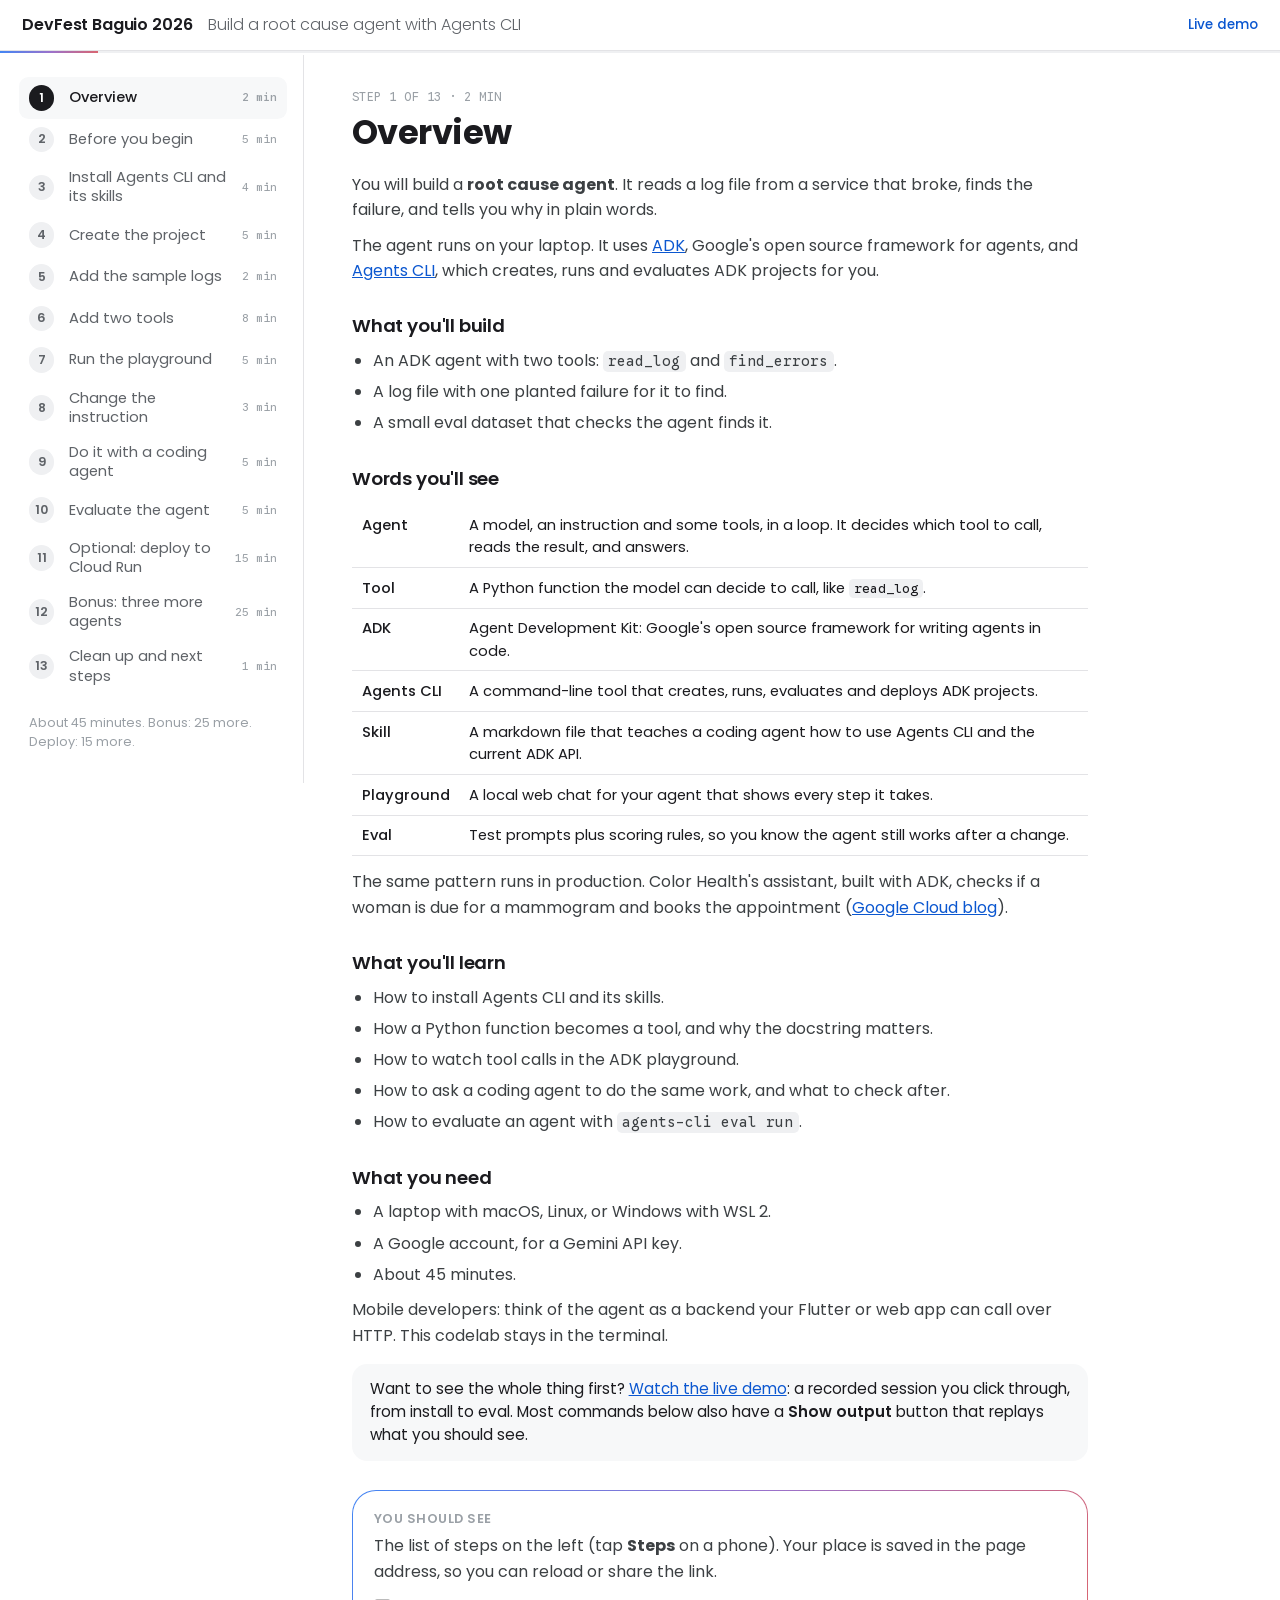
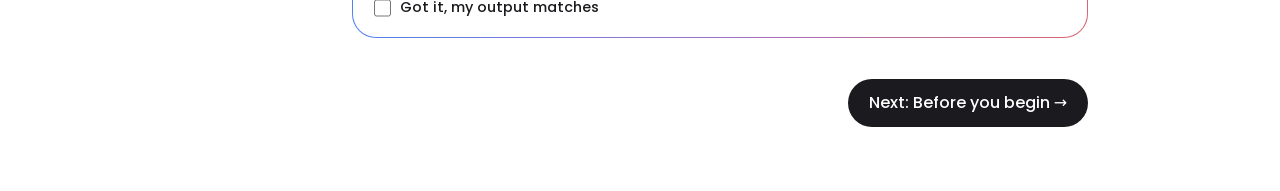
==== codelab/index.html @ 264b1310 "Add a codelab bonus step, and keep API keys out of git Bonus step 12 builds the code reviewer, desig" ====
<!DOCTYPE html>
<html lang="en">
<head>
<meta charset="utf-8">
<meta name="viewport" content="width=device-width, initial-scale=1">
<title>Codelab: Build a root cause agent with Agents CLI · DevFest Baguio 2026</title>
<meta name="description" content="Build an ADK agent that reads a log file and explains what broke. Agents CLI, a Gemini API key, about 45 minutes.">
<link rel="icon" href="data:,">
<link rel="preconnect" href="https://fonts.googleapis.com">
<link rel="preconnect" href="https://fonts.gstatic.com" crossorigin>
<link rel="stylesheet" href="https://fonts.googleapis.com/css2?family=Google+Sans+Flex:wght@300..800&family=Google+Sans+Code:wght@400;500&family=Poppins:wght@300;400;500;600;700&display=swap" media="print" onload="this.media='all'">
<link rel="stylesheet" href="../assets/site.css">
<style>
body{font-size:16px}
.top{position:sticky;top:0;z-index:20;background:var(--bg);border-bottom:1px solid var(--line);display:flex;align-items:center;gap:1rem;padding:.8rem 1.4rem}
.top a.home{font-weight:600;letter-spacing:-.01em;color:var(--ink);text-decoration:none;white-space:nowrap}
.top .ttl{color:var(--gray);font-weight:300;overflow:hidden;text-overflow:ellipsis;white-space:nowrap;flex:1}
.top .toc-btn{display:none;padding:.45em .9em;border-radius:var(--pill);background:var(--surf-2);font-size:.85rem;font-weight:500;white-space:nowrap}
.prog{height:2px;background:var(--surf-2);position:sticky;top:0}
.prog i{display:block;height:100%;background:var(--grad);width:0;transition:width .3s}
.layout{display:grid;grid-template-columns:19rem 1fr;max-width:84rem;margin:0 auto}
nav.toc{position:sticky;top:3.4rem;align-self:start;max-height:calc(100vh - 3.4rem);overflow:auto;padding:1.4rem 1rem 2rem 1.2rem;border-right:1px solid var(--line)}
nav.toc ol{list-style:none;counter-reset:s}
nav.toc li{counter-increment:s}
nav.toc a{display:grid;grid-template-columns:1.9rem 1fr auto;gap:.6rem;align-items:center;padding:.5rem .6rem;border-radius:var(--r-sm);color:var(--gray);text-decoration:none;font-size:.92rem;line-height:1.3}
nav.toc a::before{content:counter(s);width:1.6rem;height:1.6rem;border-radius:50%;display:grid;place-items:center;background:var(--surf-2);font-size:.78rem;font-weight:600;color:var(--gray)}
nav.toc a .min{font-family:var(--mono);font-size:.72rem;color:var(--gray-2)}
nav.toc a:hover{background:var(--surf)}
nav.toc a.done::before{content:"\2713";background:var(--pri-c);color:var(--pri)}
nav.toc a.on{background:var(--surf);color:var(--ink);font-weight:500}
nav.toc a.on::before{background:var(--ink);color:#fff;content:counter(s)}
nav.toc .total{margin:1.2rem .6rem 0;font-size:.8rem;color:var(--gray-2)}
main{padding:2.2rem 3rem 4rem;min-width:0}
.step{display:none;max-width:46rem}
.step.on{display:block}
.meta{font-family:var(--mono);font-size:.78rem;color:var(--gray-2);letter-spacing:.04em}
.step h2{font-size:2.1rem;font-weight:650;letter-spacing:-.015em;line-height:1.18;margin:.4rem 0 1.2rem;text-wrap:balance}
.step h2 code{font-size:.82em}
.step p,.step li{line-height:1.6}
.step h3{font-size:1.15rem;font-weight:600;letter-spacing:-.01em;margin:1.8rem 0 .5rem}
.step p,.step li{color:#3C4043;font-weight:400;margin:.6rem 0}
.step ul,.step ol{padding-left:1.3rem}
.step li{margin:.35rem 0}
.step pre{margin:.8rem 0}
.step table{width:100%;border-collapse:collapse;font-size:.92rem;margin:.8rem 0}
.step th,.step td{text-align:left;padding:.55rem .6rem;border-bottom:1px solid var(--line);vertical-align:top}
.step th{font-weight:600;font-size:.82rem;color:var(--gray-2)}
.step td:first-child{white-space:nowrap;font-weight:500}
.code{position:relative}
.note{border-radius:var(--r-md);padding:.9rem 1.1rem;margin:1rem 0;background:var(--surf);font-size:.95rem}
.note.warn{background:#FCE8E6;color:#8C1D18}
.note.warn code{background:rgba(255,255,255,.6)}
.note b{font-weight:600}
.see{margin:1.8rem 0 .5rem;padding:1.1rem 1.3rem;border-radius:var(--r-lg);background:linear-gradient(var(--bg),var(--bg)) padding-box,var(--grad) border-box;border:1.5px solid transparent}
.see h4{font-size:.8rem;font-weight:600;letter-spacing:.04em;color:var(--gray-2);text-transform:uppercase;margin-bottom:.3rem}
.see p,.see li{margin:.35rem 0}
.pager{display:flex;justify-content:space-between;gap:1rem;margin-top:2.6rem;max-width:46rem}
.pager .btn[hidden]{display:none}
.pager .btn.d{margin-left:auto}
.top .demo-link{font-size:.85rem;font-weight:500;color:var(--pri);text-decoration:none;white-space:nowrap}
.code-tools{position:absolute;top:.5rem;right:.5rem;display:flex;gap:.35rem}
.code-tools button{font-size:.75rem;font-weight:500;padding:.3em .8em;border-radius:var(--pill);background:rgba(255,255,255,.12);color:#fff}
.code-tools button:hover{background:rgba(255,255,255,.22)}
.code pre{padding-top:2.4rem}
.os-tabs{margin:.8rem 0 1rem;border:1px solid var(--line);border-radius:var(--r-md);overflow:hidden}
.os-bar{display:flex;gap:.25rem;padding:.35rem;background:var(--surf);border-bottom:1px solid var(--line)}
.os-bar button{padding:.45em 1em;border-radius:var(--pill);font-size:.85rem;font-weight:500;color:var(--gray)}
.os-bar button[aria-selected="true"]{background:var(--bg);color:var(--ink);box-shadow:0 1px 3px rgba(27,27,31,.12)}
.os-tabs>[data-os]{padding:.2rem 1rem .4rem}
.os-tabs>[data-os][hidden],.os-only[hidden]{display:none}
.tiny{font-size:.85rem;color:var(--gray-2)}
.see .got{display:flex;align-items:center;gap:.55rem;margin-top:.8rem;font-size:.9rem;font-weight:500;color:var(--ink);cursor:pointer;width:fit-content}
.see .got input{width:1.1rem;height:1.1rem;accent-color:var(--pri)}
.see.ok{background:linear-gradient(#F3F8FF,#F3F8FF) padding-box,var(--grad) border-box}
.term-mini{margin:-.4rem 0 1rem}
@media (max-width:860px){
  .top{padding:.7rem 1rem}
  .top .ttl{display:none}
  .top .toc-btn{display:inline-block}
  .top .demo-link{margin-left:auto}
  .layout{grid-template-columns:1fr}
  nav.toc{display:none;position:fixed;inset:3.2rem 0 0 0;max-height:none;z-index:30;background:var(--bg);border-right:none;padding:1rem}
  nav.toc.open{display:block}
  main{padding:1.4rem 1.1rem 3rem}
  .step h2{font-size:1.65rem}
  .step pre{font-size:.78rem}
  .pager .btn{flex:1;justify-content:center}
}
</style>
</head>
<body>
<header class="top">
  <a class="home" href="../">DevFest Baguio 2026</a>
  <span class="ttl">Build a root cause agent with Agents CLI</span>
  <a class="demo-link" href="../demo/">Live demo</a>
  <button class="toc-btn" id="tocBtn" aria-expanded="false" aria-controls="toc">Steps</button>
</header>
<div class="prog"><i id="bar"></i></div>
<div class="layout">
<nav class="toc" id="toc" aria-label="Codelab steps"><ol id="tocList"></ol><p class="total">About 45 minutes. Bonus: 25 more. Deploy: 15 more.</p></nav>
<main id="main">

<!-- ====================================================== 1 -->
<section class="step" data-min="2" data-title="Overview">
<h2>Overview</h2>
<p>You will build a <b>root cause agent</b>. It reads a log file from a service that broke, finds the failure, and tells you why in plain words.</p>
<p>The agent runs on your laptop. It uses <a href="https://adk.dev/" target="_blank" rel="noopener">ADK</a>, Google's open source framework for agents, and <a href="https://google.github.io/agents-cli/" target="_blank" rel="noopener">Agents CLI</a>, which creates, runs and evaluates ADK projects for you.</p>
<h3>What you'll build</h3>
<ul>
<li>An ADK agent with two tools: <code>read_log</code> and <code>find_errors</code>.</li>
<li>A log file with one planted failure for it to find.</li>
<li>A small eval dataset that checks the agent finds it.</li>
</ul>
<h3>Words you'll see</h3>
<table>
<tr><td>Agent</td><td>A model, an instruction and some tools, in a loop. It decides which tool to call, reads the result, and answers.</td></tr>
<tr><td>Tool</td><td>A Python function the model can decide to call, like <code>read_log</code>.</td></tr>
<tr><td>ADK</td><td>Agent Development Kit: Google's open source framework for writing agents in code.</td></tr>
<tr><td>Agents CLI</td><td>A command-line tool that creates, runs, evaluates and deploys ADK projects.</td></tr>
<tr><td>Skill</td><td>A markdown file that teaches a coding agent how to use Agents CLI and the current ADK API.</td></tr>
<tr><td>Playground</td><td>A local web chat for your agent that shows every step it takes.</td></tr>
<tr><td>Eval</td><td>Test prompts plus scoring rules, so you know the agent still works after a change.</td></tr>
</table>
<p>The same pattern runs in production. Color Health's assistant, built with ADK, checks if a woman is due for a mammogram and books the appointment (<a href="https://cloud.google.com/blog/products/ai-machine-learning/more-ways-to-build-and-scale-ai-agents-with-vertex-ai-agent-builder" target="_blank" rel="noopener">Google Cloud blog</a>).</p>
<h3>What you'll learn</h3>
<ul>
<li>How to install Agents CLI and its skills.</li>
<li>How a Python function becomes a tool, and why the docstring matters.</li>
<li>How to watch tool calls in the ADK playground.</li>
<li>How to ask a coding agent to do the same work, and what to check after.</li>
<li>How to evaluate an agent with <code>agents-cli eval run</code>.</li>
</ul>
<h3>What you need</h3>
<ul>
<li>A laptop with macOS, Linux, or Windows with WSL 2.</li>
<li>A Google account, for a Gemini API key.</li>
<li>About 45 minutes.</li>
</ul>
<p>Mobile developers: think of the agent as a backend your Flutter or web app can call over HTTP. This codelab stays in the terminal.</p>
<div class="note">Want to see the whole thing first? <a href="../demo/">Watch the live demo</a>: a recorded session you click through, from install to eval. Most commands below also have a <b>Show output</b> button that replays what you should see.</div>
<div class="see"><h4>You should see</h4><p>The list of steps on the left (tap <b>Steps</b> on a phone). Your place is saved in the page address, so you can reload or share the link.</p></div>
</section>

<!-- ====================================================== 2 -->
<section class="step" data-min="5" data-title="Before you begin">
<h2>Before you begin</h2>
<div class="note"><b>No Google Cloud project or billing is needed</b> for steps 1 to 10. You only need one for the optional deploy in step 11.</div>
<h3>Versions this codelab was tested with</h3>
<table>
<tr><th>Tool</th><th>Version</th><th>Notes</th></tr>
<tr><td>Agents CLI</td><td><code>google-agents-cli</code> 1.13.0</td><td>Released November 4, 2026. Pinned in step 3.</td></tr>
<tr><td>ADK</td><td><code>google-adk</code> 2.13.0</td><td>Installed by the project in step 4.</td></tr>
<tr><td>Python</td><td>3.11 to 3.13</td><td>uv downloads it if you don't have it.</td></tr>
<tr><td>uv</td><td>0.13.7</td><td>Any recent version works.</td></tr>
<tr><td>Node.js</td><td>18 or later</td><td>Optional. Setup uses it to install the skills.</td></tr>
<tr><td>Model</td><td><code>gemini-3.8-flash</code></td><td>The project's default.</td></tr>
</table>
<h3>1. Install uv</h3>
<p>uv installs Python packages, and Python itself. Pick your system:</p>
<div class="os-tabs">
<div data-os="mac" data-label="macOS">
<pre><code>curl -LsSf https://astral.sh/uv/install.sh | sh</code></pre>
<p>Or, with Homebrew: <code>brew install uv</code>.</p>
</div>
<div data-os="linux" data-label="Linux">
<pre><code>curl -LsSf https://astral.sh/uv/install.sh | sh</code></pre>
<p>No <code>curl</code>? Use <code>wget -qO- https://astral.sh/uv/install.sh | sh</code>.</p>
</div>
<div data-os="win" data-label="Windows">
<p>Agents CLI supports Windows through WSL 2 only. You run every command in this codelab inside Ubuntu on WSL.</p>
<p><b>a. Install WSL.</b> Needs Windows 10 version 2004 or later, or Windows 11. Right-click PowerShell, choose <b>Run as administrator</b>, and run:</p>
<pre><code>wsl --install</code></pre>
<p>Restart your computer. Then open <b>Ubuntu</b> from the Start menu and create a Linux user name and password when it asks.</p>
<p><b>b. Install uv inside Ubuntu:</b></p>
<pre><code>curl -LsSf https://astral.sh/uv/install.sh | sh</code></pre>
<p>Keep your project in the Linux home folder (<code>~</code>), not under <code>/mnt/c</code>. It's much faster.</p>
</div>
</div>
<p>Open a new terminal so the <code>uv</code> command is found, then check:</p>
<pre><code>uv --version</code></pre>
<p>Optional: install Node.js (LTS) from <a href="https://nodejs.org/en/download" target="_blank" rel="noopener">nodejs.org/en/download</a>. Setup uses it to install the skills for coding agents, and copies them without it. On Windows, install the Linux version inside Ubuntu.</p>
<p>Sources: <a href="https://docs.astral.sh/uv/getting-started/installation/" target="_blank" rel="noopener">uv install</a>, <a href="https://learn.microsoft.com/en-us/windows/wsl/install" target="_blank" rel="noopener">Install WSL</a>, <a href="https://google.github.io/agents-cli/guide/getting-started/" target="_blank" rel="noopener">Agents CLI platform support</a>.</p>
<h3>2. Get a Gemini API key</h3>
<ol>
<li>Go to <a href="https://aistudio.google.com/apikey" target="_blank" rel="noopener">aistudio.google.com/apikey</a> and sign in.</li>
<li>Click <b>Create API key</b>. Creating a key is free and needs no billing.</li>
<li>Copy the key somewhere private. You will paste it into a file in step 4.</li>
</ol>
<div class="note warn"><b>Treat the key like a password.</b> Don't paste it into a chat, a coding agent, a slide, a screenshot or a git commit. If it ever leaks, delete it at <a href="https://aistudio.google.com/apikey" target="_blank" rel="noopener">aistudio.google.com/apikey</a> and create a new one.</div>
<div class="see"><h4>You should see</h4><p><code>uv --version</code> prints a version, such as <code>uv 0.13.7</code>. You have an API key copied.</p></div>
</section>

<!-- ====================================================== 3 -->
<section class="step" data-min="4" data-title="Install Agents CLI and its skills">
<h2>Install Agents CLI and its skills</h2>
<p>One command installs the <code>agents-cli</code> command and seven <b>skills</b>. A skill is a markdown file that teaches a coding agent, like Claude Code or Antigravity, how to build ADK agents with the current API.</p>
<pre data-demo="install:0"><code>uvx google-agents-cli@1.13.0 setup</code></pre>
<p class="os-only" data-os="win">On Windows, run this in the Ubuntu terminal, not PowerShell.</p>
<p>The <code>@1.13.0</code> pins the version so your output matches this codelab. The first run downloads the CLI and takes a minute or two.</p>
<p>Setup installs the skills for every coding agent it finds. If you have none, that's fine. You need the skills only in step 9.</p>
<p>Check the install:</p>
<pre data-demo="install:1"><code>agents-cli --version</code></pre>
<div class="note">If you see <code>agents-cli: command not found</code>, run <code>uv tool update-shell</code>, then open a new terminal.</div>
<div class="see"><h4>You should see</h4>
<p>A summary at the end of setup:</p>
<pre><code>Auth:   Not authenticated
CLI:    agents-cli installed
Skills: Installed</code></pre>
<p>"Not authenticated" refers to Google Cloud. You don't need it. Then <code>agents-cli --version</code> prints <code>agents-cli, version 1.13.0</code>.</p></div>
</section>

<!-- ====================================================== 4 -->
<section class="step" data-min="5" data-title="Create the project">
<h2>Create the project</h2>
<pre data-demo="create:all"><code>agents-cli create root-cause-agent --prototype --yes
cd root-cause-agent
agents-cli install</code></pre>
<ul>
<li><code>--prototype</code> skips deployment files, Terraform and CI/CD. You get the agent code, tests and evals.</li>
<li><code>--yes</code> accepts the defaults: the <code>adk_python</code> template, no prompts.</li>
<li><code>agents-cli install</code> installs the dependencies with uv. It takes about 20 seconds.</li>
</ul>
<p><code>create</code> warns that you're not signed in to Google Cloud and tells you to set a GCP project. Ignore both. You use an API key instead.</p>
<h3>The files that matter</h3>
<pre><code>root-cause-agent/
  app/agent.py               <span class="c"># your agent: model, instruction, tools</span>
  app/fast_api_app.py        <span class="c"># the local server</span>
  tests/eval/                <span class="c"># eval datasets and metrics</span>
  .env                       <span class="c"># settings, including your key</span>
  agents-cli-manifest.yaml   <span class="c"># project settings for agents-cli</span></code></pre>
<h3>Add your API key</h3>
<p>Open <code>.env</code> in your editor. Comment out the three Google Cloud lines and set your key:</p>
<p class="os-only" data-os="win">On Windows, open the project from Ubuntu with <code>code .</code> (VS Code with the WSL extension), or use <code>nano .env</code>.</p>
<pre><code><span class="c"># GOOGLE_GENAI_USE_ENTERPRISE=true</span>
<span class="c"># GOOGLE_CLOUD_PROJECT=your-gcp-project-id</span>
<span class="c"># GOOGLE_CLOUD_LOCATION=global</span>
GEMINI_API_KEY=your-api-key-here</code></pre>
<p>Replace <code>your-api-key-here</code> with your key.</p>
<h3>Keep the key out of git</h3>
<ul>
<li><code>agents-cli create</code> lists <code>.env</code> in the project's <code>.gitignore</code>, so git skips it. It does not run <code>git init</code> for you.</li>
<li>If you put the project in git, check before your first commit. The command should print a line that mentions <code>.gitignore</code> and <code>.env</code>:</li>
</ul>
<pre><code>git init
git check-ignore -v .env</code></pre>
<ul>
<li>To share the project, share <code>.env.example</code> (it has placeholders), never <code>.env</code>.</li>
<li>Don't put the key in <code>agent.py</code>, a test, a README, or a screenshot of your terminal.</li>
</ul>
<h3>Turn off Cloud telemetry</h3>
<p>Open <code>app/fast_api_app.py</code> and find this line:</p>
<pre><code>otel_to_cloud = True</code></pre>
<p>Change it to:</p>
<pre data-demo="key:all"><code>otel_to_cloud = False</code></pre>
<p>Why: in Agents CLI 1.13.0, prototype projects send traces to Google Cloud by default. On a laptop with no gcloud login, <code>agents-cli run</code> and <code>agents-cli eval run</code> then fail with <code>DefaultCredentialsError</code>. If you already use gcloud, the change is still safe.</p>
<div class="see"><h4>You should see</h4><p><code>create</code> ends with <code>Success! Your agent project is ready.</code> <code>install</code> ends with a list of packages, including <code>google-adk</code>. Your <code>.env</code> has one active line: <code>GEMINI_API_KEY=...</code>.</p></div>
</section>

<!-- ====================================================== 5 -->
<section class="step" data-min="2" data-title="Add the sample logs">
<h2>Add the sample logs</h2>
<p>The agent needs something to read. Download two log files from a made-up food ordering API:</p>
<ul>
<li><code>order-api.log</code>: the service right after a deploy. Something broke.</li>
<li><code>order-api-healthy.log</code>: the same service the day before. Use it to compare.</li>
</ul>
<p>From inside <code>root-cause-agent</code>:</p>
<div class="os-tabs">
<div data-os="mac" data-label="macOS">
<pre data-demo="logs:all"><code>curl -LO https://joshuamdeguzman.com/devfest_baguio/sample_logs.zip
unzip sample_logs.zip
rm sample_logs.zip</code></pre>
</div>
<div data-os="linux" data-label="Linux">
<p>If <code>unzip</code> is missing, install it first. On Ubuntu or Debian: <code>sudo apt install -y unzip</code>.</p>
<pre data-demo="logs:all"><code>curl -LO https://joshuamdeguzman.com/devfest_baguio/sample_logs.zip
unzip sample_logs.zip
rm sample_logs.zip</code></pre>
</div>
<div data-os="win" data-label="Windows">
<p>In the Ubuntu terminal. Ubuntu on WSL may not have <code>unzip</code> yet:</p>
<pre data-demo="logs:all"><code>sudo apt install -y unzip
curl -LO https://joshuamdeguzman.com/devfest_baguio/sample_logs.zip
unzip sample_logs.zip
rm sample_logs.zip</code></pre>
</div>
</div>
<p>No <code>curl</code> or <code>unzip</code>? <a href="../sample_logs.zip" download>Download sample_logs.zip</a> and unzip it into the project folder. You can also <a href="../sample_logs/order-api.log" target="_blank">read order-api.log</a> in the browser.</p>
<p>Don't look for the bug yet. Let the agent find it.</p>
<div class="see"><h4>You should see</h4>
<pre><code>root-cause-agent/
  app/
  sample_logs/
    order-api.log
    order-api-healthy.log
    README.md</code></pre>
<p><code>sample_logs</code> sits next to <code>app</code>, not inside it.</p></div>
</section>

<!-- ====================================================== 6 -->
<section class="step" data-min="8" data-title="Add two tools">
<h2>Add two tools: <code>read_log</code> and <code>find_errors</code></h2>
<p>In ADK, a tool is a plain Python function. You list it in the agent's <code>tools</code>, and the model can call it.</p>
<p><b>The docstring is what the model reads.</b> ADK sends the function name, the argument types and the docstring to the model. The model never sees your function body. A vague docstring means the model calls the tool at the wrong time, or not at all.</p>
<p>Replace everything in <code>app/agent.py</code> with this:</p>
<pre><code>from pathlib import Path

from google.adk.agents import Agent
from google.adk.apps import App
from google.adk.models import Gemini
from google.genai import types

MODEL = "gemini-3.8-flash"

# sample_logs/ sits next to the app/ folder.
LOG_DIR = Path(__file__).resolve().parent.parent / "sample_logs"


def _log_path(file_name: str) -&gt; Path | None:
    """Return the path for a file inside sample_logs/, or None."""
    path = (LOG_DIR / file_name).resolve()
    if path.parent != LOG_DIR.resolve() or not path.is_file():
        return None
    return path


def read_log(file_name: str) -&gt; dict:
    """Read a whole log file from the sample_logs folder.

    Use this when you need the full context around an error, such as the
    config values printed at startup or what happened before a failure.

    Args:
        file_name: The log file name, for example "order-api.log".

    Returns:
        A dict with "status" and either "content" or "error_message".
    """
    path = _log_path(file_name)
    if path is None:
        available = sorted(p.name for p in LOG_DIR.glob("*.log"))
        return {
            "status": "error",
            "error_message": f"No log named {file_name!r}. Available: {available}",
        }
    return {"status": "success", "content": path.read_text()}


def find_errors(file_name: str) -&gt; dict:
    """Find the ERROR and WARN lines in a log file, with line numbers.

    Use this first to locate problems quickly. Then call read_log if you
    need the lines around them.

    Args:
        file_name: The log file name, for example "order-api.log".

    Returns:
        A dict with "status", "count" and "lines" (each "line_number: text").
    """
    path = _log_path(file_name)
    if path is None:
        return {"status": "error", "error_message": f"No log named {file_name!r}."}
    hits = [
        f"{number}: {line}"
        for number, line in enumerate(path.read_text().splitlines(), start=1)
        if " ERROR " in line or " WARN " in line
    ]
    return {"status": "success", "count": len(hits), "lines": hits}


root_agent = Agent(
    name="root_cause_agent",
    model=Gemini(
        model=MODEL,
        retry_options=types.HttpRetryOptions(attempts=3),
    ),
    instruction=(
        "You are an on-call engineer. When asked about a log, call find_errors "
        "first, then read_log for context. Explain the root cause in plain "
        "words, point to the log lines that prove it, and suggest one fix. "
        "If no file name is given, use order-api.log."
    ),
    tools=[read_log, find_errors],
)

app = App(
    root_agent=root_agent,
    name="app",
)</code></pre>
<h3>What changed</h3>
<ul>
<li><b>Two tools.</b> <code>find_errors</code> returns the ERROR and WARN lines with line numbers. <code>read_log</code> returns the whole file, for context.</li>
<li><b>Docstrings say when to use each tool.</b> "Use this first" and "Use this when you need the full context" steer the model's choice.</li>
<li><b>Tools return a dict with a <code>status</code>.</b> The model can tell a result from an error and react to it.</li>
<li><b><code>_log_path</code> only allows files inside <code>sample_logs/</code>.</b> The model can't ask for <code>../.env</code> and read your key. Its name starts with <code>_</code> and it isn't in <code>tools</code>, so the model never sees it.</li>
<li><b>The instruction</b> tells the agent its job and the order to use the tools in.</li>
</ul>
<p>Check that the tools work before you involve the model:</p>
<pre data-demo="tools:1"><code>uv run python -c "from app.agent import find_errors; print(find_errors('order-api.log')['count'])"</code></pre>
<div class="see"><h4>You should see</h4><p>The number <code>15</code>. That's how many ERROR and WARN lines the failing log has.</p></div>
</section>

<!-- ====================================================== 7 -->
<section class="step" data-min="5" data-title="Run the playground">
<h2>Run the playground</h2>
<p>The playground is the ADK web UI. You chat with the agent and see every step it takes.</p>
<pre data-demo="playground:0"><code>agents-cli playground</code></pre>
<p>Open the address it prints: <a href="http://127.0.0.1:8080/dev-ui/?app=app" target="_blank" rel="noopener">http://127.0.0.1:8080/dev-ui/?app=app</a>. Keep the terminal open.</p>
<p class="os-only" data-os="win">On Windows, open that address in your normal Windows browser. WSL 2 forwards <code>localhost</code> to Ubuntu.</p>
<h3>Ask the question</h3>
<p>Type this in the chat:</p>
<pre><code>What went wrong in this log?</code></pre>
<p>You didn't name a file. The instruction tells the agent to use <code>order-api.log</code> by default.</p>
<h3>Find the tool call</h3>
<ol>
<li>In the chat, above the answer, you'll see a small entry for each tool call, such as <code>find_errors</code> and then <code>read_log</code>.</li>
<li>Click <code>find_errors</code>. The side panel shows that event: the <b>function call</b>, with the argument the model chose (<code>file_name: "order-api.log"</code>), and the <b>function response</b> your Python returned.</li>
<li>Open the <b>Events</b> tab to see every event in order: your message, each tool call, each response, and the final answer.</li>
</ol>
<p>This is how you debug an agent. If the answer is wrong, check here whether the model called the right tool with the right argument, before you change any prompt.</p>
<p>The same works in the terminal, without the browser. Open a second terminal in the project folder:</p>
<pre data-demo="run:all"><code>agents-cli run "What went wrong in order-api.log?"</code></pre>
<p class="tiny">In the replay, lines tagged <i>sample</i> show a typical answer. The model words it differently each time.</p>
<div class="note"><code>API key not valid</code> means the key in <code>.env</code> is wrong, or one of the <code>GOOGLE_*</code> lines is still active. A <code>429</code> means you hit the free rate limit. Wait a minute and try again.</div>
<div class="see"><h4>You should see</h4><p>An answer that says payments fail because the new deploy (v2.4.1) set <code>PAYMENT_TIMEOUT_MS=30</code>, 30 milliseconds, while the gateway needs about 400 ms. Every charge times out and <code>/pay</code> returns 502. The fix is to set it back to 3000. Your wording will differ. The cache miss warning is not the cause.</p></div>
</section>

<!-- ====================================================== 8 -->
<section class="step" data-min="3" data-title="Change the instruction">
<h2>Change the instruction, see hot reload</h2>
<p>Leave the playground running. In <code>app/agent.py</code>, change the instruction to ask for a fixed format:</p>
<pre data-demo="playground:1,2"><code>    instruction=(
        "You are an on-call engineer. When asked about a log, call find_errors "
        "first, then read_log for context. Answer in three short bullet "
        "points: Root cause, Evidence (quote the log lines), Fix. "
        "If no file name is given, use order-api.log."
    ),</code></pre>
<p>Save the file. You don't restart anything. The playground watches <code>app/</code> and reloads the agent on save.</p>
<p>In the playground, start a new session and ask again:</p>
<pre><code>What went wrong in this log?</code></pre>
<p>Try one more: <code>Is anything broken in order-api-healthy.log?</code></p>
<div class="see"><h4>You should see</h4><p>The terminal running the playground prints <code>Change detected in agents directory</code> when you save. The new answer comes as three bullets: Root cause, Evidence, Fix. For the healthy log, the agent says nothing is broken.</p></div>
</section>

<!-- ====================================================== 9 -->
<section class="step" data-min="5" data-title="Do it with a coding agent">
<h2>Do it with a coding agent instead</h2>
<p>You typed every change so far. Now let a coding agent do the same work. The skills from step 3 tell it how Agents CLI and the current ADK API work, so it doesn't guess from old blog posts.</p>
<p>This works with <a href="https://code.claude.com/docs/en/overview" target="_blank" rel="noopener">Claude Code</a>, <a href="https://antigravity.google/" target="_blank" rel="noopener">Antigravity</a>, Codex or any coding agent that reads skills. Skip this step if you don't have one.</p>
<h3>1. Check the skills are loaded</h3>
<p>Open a new terminal in an empty folder, start your coding agent, and list its skills. In Claude Code, type <code>/skills</code>.</p>
<h3>2. Give it this prompt</h3>
<pre><code>Use agents-cli to build a root cause agent in a new prototype project called log-agent.
Copy ../root-cause-agent/sample_logs into log-agent/sample_logs.
Give the agent two tools:
- read_log(file_name) returns the text of one file in sample_logs.
- find_errors(file_name) returns its ERROR and WARN lines with line numbers.
Refuse any file outside sample_logs.
The agent names the root cause, quotes the log lines that prove it, and suggests one fix.
Use a Gemini API key, not Google Cloud. I will put the key in .env myself.
Never read, print or copy .env. Never put the key in code, tests, docs or git.
Add three eval cases and run them. Don't deploy anything.</code></pre>
<p>Adjust the <code>../root-cause-agent</code> path if your folders differ. When it asks for the key, add it to <code>log-agent/.env</code> yourself. Don't paste it into the chat.</p>
<h3>3. Review what it wrote</h3>
<p>Generated code changes from run to run. Read it before you trust it:</p>
<ul>
<li><b>Docstrings.</b> Does each one say what the tool does and when to use it?</li>
<li><b>The path check.</b> In the playground, ask it to read <code>../.env</code>. It must refuse.</li>
<li><b>The key.</b> It should be only in <code>.env</code>, not in <code>agent.py</code>, a test, or a README.</li>
<li><b>The model name.</b> Did it keep <code>gemini-3.8-flash</code>, or switch to a model your key can't use?</li>
<li><b>Telemetry.</b> Did it handle <code>otel_to_cloud</code> in <code>app/fast_api_app.py</code>, as in step 4?</li>
<li><b>Eval references.</b> Do the expected answers match the log: 30 ms timeout, 502s, back to 3000?</li>
<li><b>Commands it ran.</b> Scroll back. Nothing should touch <code>gcloud</code> or <code>deploy</code>.</li>
</ul>
<div class="see"><h4>You should see</h4><p>A <code>log-agent</code> folder with an <code>app/agent.py</code> that has two tools, an eval dataset under <code>tests/eval/datasets/</code>, and an eval run at the end. The code won't match step 6 line by line. It should do the same job.</p></div>
</section>

<!-- ====================================================== 10 -->
<section class="step" data-min="5" data-title="Evaluate the agent">
<h2>Evaluate the agent</h2>
<p>The playground tells you the agent works once. An eval tells you it still works after your next change.</p>
<p>Back in <code>root-cause-agent</code>, stop the playground with <code>Ctrl+C</code>.</p>
<h3>1. Write the eval cases</h3>
<p>Create <code>tests/eval/datasets/root-cause.json</code>:</p>
<pre><code>{
  "eval_cases": [
    {
      "eval_case_id": "finds_timeout_root_cause",
      "prompt": {
        "role": "user",
        "parts": [{"text": "What went wrong in order-api.log?"}]
      },
      "reference": {
        "response": {
          "role": "model",
          "parts": [{"text": "Payments fail because v2.4.1 set PAYMENT_TIMEOUT_MS=30 (30ms). The gateway needs about 400ms, so every charge times out and /pay returns 502. Set the timeout back to 3000ms."}]
        }
      }
    },
    {
      "eval_case_id": "healthy_log_has_no_failure",
      "prompt": {
        "role": "user",
        "parts": [{"text": "Is anything broken in order-api-healthy.log?"}]
      },
      "reference": {
        "response": {
          "role": "model",
          "parts": [{"text": "No. Payments succeed. The only warning is a cache miss, which is normal."}]
        }
      }
    },
    {
      "eval_case_id": "missing_file",
      "prompt": {
        "role": "user",
        "parts": [{"text": "Check payments.log for errors."}]
      }
    }
  ]
}</code></pre>
<p>Each case is a prompt and, optionally, a reference answer. The third case checks that the agent handles a file that doesn't exist.</p>
<h3>2. Pick the metrics</h3>
<p>Replace <code>tests/eval/eval_config.yaml</code> with:</p>
<pre><code>metrics_to_run:
  - custom_response_quality
  - names_the_timeout

thresholds:
  names_the_timeout: 1.0
  custom_response_quality: 3  # the judge scores 1-5

custom_metrics:
  # Local LLM judge from the template. Uses your GEMINI_API_KEY.
  - name: custom_response_quality
    custom_function_file: response_quality.py
  # Plain Python check. Passes when the answer names the bad setting.
  - name: names_the_timeout
    custom_function: |
      def evaluate(instance):
          prompt = str(instance.get("prompt", ""))
          if "order-api.log" not in prompt or "healthy" in prompt:
              return {"score": 1.0, "explanation": "Not the failing log, skipped."}
          text = str(instance.get("response", "")).lower()
          hit = "payment_timeout_ms" in text or "30ms" in text or "30 ms" in text
          return {"score": 1.0 if hit else 0.0,
                  "explanation": "Names the timeout." if hit else "Misses the timeout."}</code></pre>
<ul>
<li><code>custom_response_quality</code> is the project's LLM judge. It scores 1 to 5 using your <code>GEMINI_API_KEY</code>.</li>
<li><code>names_the_timeout</code> is plain Python. It checks that the answer names the bad setting. No model call.</li>
<li><code>thresholds</code> make the run fail when a mean score drops below the bar.</li>
</ul>
<p>Both run on your laptop. Built-in metrics such as <code>tool_use_quality</code> call the Eval Service in Gemini platform and need a Google Cloud project.</p>
<h3>3. Run it</h3>
<pre data-demo="eval:all"><code>agents-cli eval run --dataset tests/eval/datasets/root-cause.json</code></pre>
<p>It runs the agent on each case, then grades the answers. Open the HTML report in <code>artifacts/grade_results/</code> to read why each case scored what it did.</p>
<p>Now break it on purpose. Remove <code>"Use this first to locate problems quickly."</code> from the <code>find_errors</code> docstring, or tell the agent to answer in one word. Run the eval again and compare.</p>
<div class="see"><h4>You should see</h4><p>Two stages, <code>Step 1/2: eval generate</code> and then the grading. The output ends with <code>RESULT: PASS</code>, or <code>RESULT: FAIL (...)</code> with the failing metrics and cases listed above it. A results file appears in <code>artifacts/grade_results/</code>.</p></div>
</section>

<!-- ====================================================== 11 -->
<section class="step" data-min="15" data-title="Optional: deploy to Cloud Run" data-optional="1">
<h2>Optional: deploy to Cloud Run</h2>
<div class="note warn"><b>This step needs a Google Cloud project with billing enabled.</b> Cloud Run, Cloud Build and Artifact Registry can charge you. Use a sandbox project, and delete what you create at the end of this step.</div>
<h3>0. Install the Google Cloud CLI</h3>
<div class="os-tabs">
<div data-os="mac" data-label="macOS">
<p>Apple silicon (M1 or later). On an Intel Mac, use <code>google-cloud-cli-darwin-x86_64.tar.gz</code>.</p>
<pre><code>curl -O https://dl.google.com/dl/cloudsdk/channels/rapid/downloads/google-cloud-cli-darwin-arm.tar.gz
tar -xf google-cloud-cli-darwin-arm.tar.gz
./google-cloud-sdk/install.sh</code></pre>
</div>
<div data-os="linux" data-label="Linux">
<p>x86_64. On ARM, use <code>google-cloud-cli-linux-arm.tar.gz</code>. Debian, Ubuntu and Fedora also have packages; see the docs.</p>
<pre><code>curl -O https://dl.google.com/dl/cloudsdk/channels/rapid/downloads/google-cloud-cli-linux-x86_64.tar.gz
tar -xf google-cloud-cli-linux-x86_64.tar.gz
./google-cloud-sdk/install.sh</code></pre>
</div>
<div data-os="win" data-label="Windows">
<p>Install it inside Ubuntu on WSL, where Agents CLI runs, not with the Windows installer:</p>
<pre><code>curl -O https://dl.google.com/dl/cloudsdk/channels/rapid/downloads/google-cloud-cli-linux-x86_64.tar.gz
tar -xf google-cloud-cli-linux-x86_64.tar.gz
./google-cloud-sdk/install.sh</code></pre>
</div>
</div>
<p>Open a new terminal afterwards. Source: <a href="https://docs.cloud.google.com/sdk/docs/install-sdk" target="_blank" rel="noopener">Install the Google Cloud CLI</a>.</p>
<h3>1. Sign in and pick the project</h3>
<pre><code>agents-cli login -i
gcloud config set project YOUR_PROJECT_ID</code></pre>
<p>In the <code>login</code> menu, pick Google Cloud (ADC). It signs in both gcloud and Application Default Credentials.</p>
<h3>2. Add Cloud Run to the project</h3>
<pre><code>agents-cli scaffold enhance -d cloud_run --yes
agents-cli install</code></pre>
<p>This adds deployment files and keeps your <code>agent.py</code>.</p>
<h3>3. Ship the logs with the agent</h3>
<p>The <code>Dockerfile</code> copies only <code>app/</code>. Add this line right after <code>COPY ./app ./app</code>:</p>
<pre><code>COPY ./sample_logs ./sample_logs</code></pre>
<h3>4. Take the key out of <code>.env</code></h3>
<p><code>agents-cli deploy</code> copies every line of <code>.env</code> into the service. Delete the <code>GEMINI_API_KEY</code> line and turn the Google Cloud lines back on:</p>
<pre><code>GOOGLE_GENAI_USE_ENTERPRISE=true
GOOGLE_CLOUD_PROJECT=YOUR_PROJECT_ID
GOOGLE_CLOUD_LOCATION=global</code></pre>
<p>The deployed agent calls Gemini through your project, not your API key. To get Cloud Trace, set <code>otel_to_cloud = True</code> again in <code>app/fast_api_app.py</code>.</p>
<h3>5. Deploy and test</h3>
<pre><code>agents-cli deploy --project YOUR_PROJECT_ID --region us-east1</code></pre>
<p>The service is private. <code>agents-cli run</code> adds your identity token for you:</p>
<pre><code>agents-cli run "What went wrong in order-api.log?" --url SERVICE_URL --mode a2a</code></pre>
<p>Use the service URL that <code>deploy</code> prints.</p>
<h3>6. Delete it</h3>
<pre><code>gcloud run services delete root-cause-agent --region us-east1 --project YOUR_PROJECT_ID
gcloud artifacts repositories delete cloud-run-source-deploy --location us-east1 --project YOUR_PROJECT_ID</code></pre>
<p>The second command removes the container images from the source build. If you made a project only for this codelab, delete the whole project instead:</p>
<pre><code>gcloud projects delete YOUR_PROJECT_ID</code></pre>
<div class="see"><h4>You should see</h4><p><code>deploy</code> ends with the service URL and how to call it. <code>agents-cli run --url ...</code> returns the same root cause as on your laptop. After the delete commands, <code>gcloud run services list --region us-east1</code> no longer shows <code>root-cause-agent</code>.</p></div>
</section>

<!-- ====================================================== bonus -->
<section class="step" data-min="25" data-title="Bonus: three more agents" data-optional="1">
<h2>Bonus: build three more agents</h2>
<p>Same pattern as the root cause agent: an instruction, a few Python tools, the playground. Each one gets its own project, its own <code>.env</code> and its own port, so you can run all of them side by side.</p>
<div class="note">On Windows, run everything in the Ubuntu terminal, as before. Each part takes about 8 minutes.</div>

<h3>Set up each project the same way</h3>
<p>Replace <code>NAME</code> with <code>code-reviewer</code>, <code>design-reviewer</code> or <code>release-notes-writer</code>:</p>
<pre><code>cd ~
agents-cli create NAME --prototype --yes
cd NAME
agents-cli install</code></pre>
<p>Then make the two edits from step 4 in this project: put your key in <code>.env</code>, and set <code>otel_to_cloud = False</code> in <code>app/fast_api_app.py</code>. Every project needs its own <code>.env</code>.</p>

<h3>A. Code reviewer</h3>
<p>Reads the changes on a branch and reports bugs, security problems and missing tests. Replace <code>app/agent.py</code> with:</p>
<pre><code>import subprocess
from pathlib import Path

from google.adk.agents import Agent
from google.adk.apps import App
from google.adk.models import Gemini
from google.genai import types

REPO = Path.cwd()


def get_diff(base: str = "main") -&gt; dict:
    """Get the changes on this branch compared with a base branch.

    Call this first. It returns a unified diff with file names and line
    numbers, which is what you review.

    Args:
        base: The branch to compare against, for example "main".

    Returns:
        A dict with "status" and either "diff" or "error_message".
    """
    result = subprocess.run(
        ["git", "diff", f"{base}...HEAD", "--unified=3"],
        cwd=REPO, capture_output=True, text=True, timeout=30,
    )
    if result.returncode != 0:
        return {"status": "error", "error_message": result.stderr.strip()}
    return {"status": "success", "diff": result.stdout[:200_000]}


def read_file(path: str) -&gt; dict:
    """Read a whole file from the repository, for context around a change.

    Args:
        path: A path relative to the repository root, for example "lib/main.dart".

    Returns:
        A dict with "status" and either "content" or "error_message".
    """
    file = (REPO / path).resolve()
    if REPO.resolve() not in file.parents or not file.is_file():
        return {"status": "error", "error_message": f"No file {path!r} in the repo."}
    return {"status": "success", "content": file.read_text(errors="replace")}


root_agent = Agent(
    name="code_reviewer",
    model=Gemini(model="gemini-3.8-flash", retry_options=types.HttpRetryOptions(attempts=3)),
    instruction=(
        "You review code changes. If the message contains a diff, review it. "
        "Otherwise call get_diff, and read_file when you need context. "
        "Report bugs, security problems and missing tests. For "
        "each finding give the file, the line, a severity (high, medium, low) "
        "and a one-line fix. If there is nothing worth fixing, say so."
    ),
    tools=[get_diff, read_file],
)

app = App(root_agent=root_agent, name="app")</code></pre>
<p>Give it a branch to review. This makes the project a git repo, commits it, and adds a Flutter file with planted problems on a new branch:</p>
<pre><code>git init -b main
git check-ignore -v .env
git add -A
git commit -m "Initial project"
git checkout -b feature/login
mkdir -p flutter_app
curl -L -o flutter_app/login_service.dart https://joshuamdeguzman.com/devfest_baguio/samples/login_service.dart
git add flutter_app
git commit -m "Add login service"</code></pre>
<ul>
<li><code>git check-ignore</code> must mention <code>.env</code>. If it prints nothing, stop and fix <code>.gitignore</code> before you commit.</li>
<li>The file goes in <code>flutter_app/</code>, not <code>lib/</code>: the project's Python <code>.gitignore</code> ignores any <code>lib/</code> folder.</li>
<li>If git asks who you are, run <code>git config user.name "Your Name"</code> and <code>git config user.email "you@example.com"</code>, then commit again.</li>
<li>The key in the sample file is fake. It's there so the reviewer has something to catch.</li>
</ul>
<pre><code>agents-cli playground --port 8502</code></pre>
<p>Open <a href="http://127.0.0.1:8502/dev-ui/?app=app" target="_blank" rel="noopener">127.0.0.1:8502/dev-ui/?app=app</a> and ask:</p>
<pre><code>Review this branch against main.</code></pre>
<div class="see"><h4>You should see</h4><p>A <code>get_diff</code> call in the chat, then findings with file, line and severity. It should catch the hardcoded key, the password sent in an <code>http://</code> URL, and the forced unwrap in <code>name!</code>. Wording varies.</p></div>

<h3>B. Design reviewer</h3>
<p>Looks at a phone screenshot and lists the top five issues. Contrast and tap targets come from tools, not guesses. Replace <code>app/agent.py</code> with:</p>
<pre><code>from google.adk.agents import Agent
from google.adk.apps import App
from google.adk.models import Gemini
from google.genai import types


def _luminance(hex_color: str) -&gt; float:
    rgb = [int(hex_color.lstrip("#")[i:i + 2], 16) / 255 for i in (0, 2, 4)]
    lin = [c / 12.92 if c &lt;= 0.04045 else ((c + 0.055) / 1.055) ** 2.4 for c in rgb]
    return 0.2126 * lin[0] + 0.7152 * lin[1] + 0.0722 * lin[2]


def contrast_ratio(foreground: str, background: str) -&gt; dict:
    """Compute the WCAG contrast ratio between a text color and its background.

    Use this for every text color you can read from the screenshot. Do not
    guess contrast by eye.

    Args:
        foreground: Text color as hex, for example "#777777".
        background: Background color as hex, for example "#FFFFFF".

    Returns:
        A dict with the ratio and whether it passes WCAG AA for normal
        text (4.5:1) and large text (3:1).
    """
    a, b = _luminance(foreground), _luminance(background)
    ratio = (max(a, b) + 0.05) / (min(a, b) + 0.05)
    return {"ratio": round(ratio, 2), "aa_normal_text": ratio &gt;= 4.5, "aa_large_text": ratio &gt;= 3}


def check_touch_target(width_dp: float, height_dp: float) -&gt; dict:
    """Check a tappable element against the 48 x 48 dp minimum touch target.

    Args:
        width_dp: Width of the element in dp.
        height_dp: Height of the element in dp.

    Returns:
        A dict with "passes" and the smallest side.
    """
    passes = width_dp &gt;= 48 and height_dp &gt;= 48
    return {"passes": passes, "smallest_side_dp": min(width_dp, height_dp)}


root_agent = Agent(
    name="design_reviewer",
    model=Gemini(model="gemini-3.8-flash", retry_options=types.HttpRetryOptions(attempts=3)),
    instruction=(
        "You review mobile app screens. The user attaches a screenshot. Check "
        "hierarchy, spacing and alignment by looking. Check text contrast with "
        "contrast_ratio and tap targets with check_touch_target, never by eye. "
        "Return the top five issues, most important first, each with a fix."
    ),
    tools=[contrast_ratio, check_touch_target],
)

app = App(root_agent=root_agent, name="app")</code></pre>
<p>Download the sample screen and start the playground:</p>
<pre><code>curl -LO https://joshuamdeguzman.com/devfest_baguio/samples/login.png
agents-cli playground --port 8503</code></pre>
<p>Open <a href="http://127.0.0.1:8503/dev-ui/?app=app" target="_blank" rel="noopener">127.0.0.1:8503/dev-ui/?app=app</a>. Click <b>+</b> in the message box, attach <code>login.png</code>, and send:</p>
<pre><code>Review this screen. The subtitle is #B0B0B0 on #FFFFFF. The button is white text on #FFC107, and it is 120 x 36 dp.</code></pre>
<p>Giving the colors and size in the message helps: models read layout well, but not exact hex values.</p>
<div class="see"><h4>You should see</h4><p>Calls to <code>contrast_ratio</code> and <code>check_touch_target</code>. The subtitle fails at 2.17:1, the button text fails at 1.63:1, and the 36 dp button is under the 48 dp minimum. Then a few layout notes from the screenshot.</p></div>

<h3>C. Release notes writer</h3>
<p>Turns the commits since a tag into short notes for app users. Replace <code>app/agent.py</code> with:</p>
<pre><code>import subprocess

from google.adk.agents import Agent
from google.adk.apps import App
from google.adk.models import Gemini
from google.genai import types


def git_log(since: str) -&gt; dict:
    """List the commits since a tag or commit, one per line.

    Call this first to see what changed in the release.

    Args:
        since: A tag or commit, for example "v1.4.0".

    Returns:
        A dict with "status" and either "commits" or "error_message".
    """
    result = subprocess.run(
        ["git", "log", f"{since}..HEAD", "--no-merges", "--pretty=format:%h %s"],
        capture_output=True, text=True, timeout=30,
    )
    if result.returncode != 0:
        return {"status": "error", "error_message": result.stderr.strip()}
    return {"status": "success", "commits": result.stdout.splitlines()}


root_agent = Agent(
    name="release_notes_writer",
    model=Gemini(model="gemini-3.8-flash", retry_options=types.HttpRetryOptions(attempts=3)),
    instruction=(
        "You write release notes for app users, not developers. If the message "
        "lists commits, use them. Otherwise call git_log with the tag the user "
        "gives. Group changes into New, Improved and "
        "Fixed. Skip refactors, CI and dependency bumps. Plain words, under "
        "500 characters."
    ),
    tools=[git_log],
)

app = App(root_agent=root_agent, name="app")</code></pre>
<p>Give it a history: a tagged release, then seven commits of mixed kinds:</p>
<pre><code>git init -b main
git check-ignore -v .env
git add -A
git commit -m "Release 1.4.0"
git tag v1.4.0
for m in "Add dark mode to settings" "Fix crash when opening an expired order" \
         "Refactor order repository" "Bump Flutter to 3.38 in CI" \
         "Show delivery ETA on the order screen" "Fix wrong total when a coupon is removed" \
         "Update dependencies"; do
  echo "$m" >> CHANGES.txt
  git add CHANGES.txt
  git commit -m "$m"
done
agents-cli playground --port 8504</code></pre>
<p>Open <a href="http://127.0.0.1:8504/dev-ui/?app=app" target="_blank" rel="noopener">127.0.0.1:8504/dev-ui/?app=app</a> and ask:</p>
<pre><code>Write release notes since v1.4.0.</code></pre>
<div class="see"><h4>You should see</h4><p>A <code>git_log</code> call, then notes grouped into New (dark mode, delivery ETA) and Fixed (the expired order crash, the coupon total). The refactor, the CI bump and the dependency update are left out.</p></div>

<h3>Or build any of them with one prompt</h3>
<p>With a coding agent and the skills from step 3, one prompt per agent does the whole thing. Start it in your home folder. You still add the key to <code>.env</code> yourself.</p>
<pre><code>Use agents-cli to build a code reviewer agent in a new prototype project called code-reviewer.
Give it two tools: get_diff(base) returns git diff base...HEAD, and read_file(path) reads one file inside the repo.
If the message already contains a diff, review that instead.
Report each finding with file, line, severity and a one-line fix.
Set otel_to_cloud = False in app/fast_api_app.py. Use a Gemini API key; I will add it to .env myself.
Never read, print or copy .env. Never put the key in code, tests, docs or git.</code></pre>
<pre><code>Use agents-cli to build a design reviewer agent in a new prototype project called design-reviewer, for mobile app screenshots.
Give it two tools: contrast_ratio(foreground, background) returns the WCAG ratio and whether it passes AA,
and check_touch_target(width_dp, height_dp) checks the 48 x 48 dp minimum.
Return the top five issues, most important first, each with a fix.
Set otel_to_cloud = False in app/fast_api_app.py. Use a Gemini API key; I will add it to .env myself.
Never read, print or copy .env. Never put the key in code, tests, docs or git.</code></pre>
<pre><code>Use agents-cli to build an agent called release-notes-writer in a new prototype project.
Give it one tool, git_log(since), that lists the commits since a tag. If the message already lists commits, use those.
Write release notes for app users, grouped into New, Improved and Fixed, under 500 characters.
Skip refactors, CI and dependency bumps.
Set otel_to_cloud = False in app/fast_api_app.py. Use a Gemini API key; I will add it to .env myself.
Never read, print or copy .env. Never put the key in code, tests, docs or git.</code></pre>
<p>Review what it wrote with the checklist from step 9.</p>
<div class="see"><h4>You should see</h4><p>Up to four playgrounds running at once, on ports 8080, 8502, 8503 and 8504, each with its own agent. That's the closing slide of the talk: one engineer, a team of agents.</p></div>
</section>

<!-- ====================================================== 12 -->
<section class="step" data-min="1" data-title="Clean up and next steps">
<h2>Clean up and next steps</h2>
<h3>Clean up</h3>
<p>Everything from steps 1 to 10 is on your laptop. Stop the playground with <code>Ctrl+C</code>. To remove the project:</p>
<pre><code>cd ~
rm -rf root-cause-agent log-agent code-reviewer design-reviewer release-notes-writer</code></pre>
<p>If you don't need the key any more, delete it at <a href="https://aistudio.google.com/apikey" target="_blank" rel="noopener">aistudio.google.com/apikey</a>. If you did step 11, run its delete commands.</p>
<h3>What you did</h3>
<ul>
<li>Installed Agents CLI 1.13.0 and its seven skills.</li>
<li>Created an ADK project and added two tools with clear docstrings.</li>
<li>Watched the model call your tools in the playground.</li>
<li>Changed the instruction and saw hot reload.</li>
<li>Asked a coding agent to build the same thing, and reviewed it.</li>
<li>Wrote an eval that fails when the agent stops finding the bug.</li>
</ul>
<h3>Next steps</h3>
<ul>
<li><a href="https://codelabs.developers.google.com/agents-cli-adk-lifecycle" target="_blank" rel="noopener">Google codelab: Vibe Coding AI Agents with Agents CLI and ADK 2.0</a></li>
<li><a href="https://google.github.io/agents-cli/" target="_blank" rel="noopener">Agents CLI docs</a> and the <a href="https://google.github.io/agents-cli/guide/evaluation/" target="_blank" rel="noopener">evaluation guide</a></li>
<li><a href="https://adk.dev/" target="_blank" rel="noopener">ADK docs</a> and <a href="https://adk.dev/tools-custom/" target="_blank" rel="noopener">custom tools</a></li>
<li><a href="https://github.com/google/agents-cli" target="_blank" rel="noopener">github.com/google/agents-cli</a></li>
<li><a href="../slides/">The slides from this talk</a></li>
</ul>
<div class="see"><h4>You should see</h4><p>No <code>root-cause-agent</code> folder left, unless you want to keep building. Thanks for joining DevFest Baguio 2026.</p></div>
</section>

<div class="pager">
  <a class="btn" id="prevBtn" href="#">&larr; Back</a>
  <a class="btn d" id="nextBtn" href="#">Next &rarr;</a>
</div>
</main>
</div>

<script src="../assets/demo-data.js"></script>
<script src="../assets/terminal.js"></script>
<script>
(function(){
"use strict";
var steps=[].slice.call(document.querySelectorAll('.step'));
var list=document.getElementById('tocList'),bar=document.getElementById('bar');
var prevBtn=document.getElementById('prevBtn'),nextBtn=document.getElementById('nextBtn');
var toc=document.getElementById('toc'),tocBtn=document.getElementById('tocBtn');
var links=[];

steps.forEach(function(s,i){
  var n=i+1;
  var meta=document.createElement('div');meta.className='meta';
  meta.textContent='STEP '+n+' OF '+steps.length+' · '+s.dataset.min+' MIN'+(s.dataset.optional?' · OPTIONAL':'');
  s.insertBefore(meta,s.firstChild);
  var li=document.createElement('li'),a=document.createElement('a');
  a.href='#'+n;
  var t=document.createElement('span');t.textContent=s.dataset.title;
  var m=document.createElement('span');m.className='min';m.textContent=s.dataset.min+' min';
  a.appendChild(t);a.appendChild(m);li.appendChild(a);list.appendChild(li);links.push(a);
});

/* copy button on every code block */
[].slice.call(document.querySelectorAll('main pre')).forEach(function(pre){
  var wrap=document.createElement('div');wrap.className='code';
  pre.parentNode.insertBefore(wrap,pre);wrap.appendChild(pre);
  var b=document.createElement('button');b.type='button';b.textContent='Copy';
  b.setAttribute('aria-label','Copy code');
  b.onclick=function(){
    var text=pre.innerText.replace(/\n$/,'');
    var done=function(){b.textContent='Copied';setTimeout(function(){b.textContent='Copy';},1500);};
    if(navigator.clipboard&&window.isSecureContext){navigator.clipboard.writeText(text).then(done,fallback);}else{fallback();}
    function fallback(){var ta=document.createElement('textarea');ta.value=text;ta.setAttribute('readonly','');
      ta.style.position='fixed';ta.style.opacity='0';document.body.appendChild(ta);ta.select();
      try{document.execCommand('copy');done();}catch(e){b.textContent='Select and copy';}document.body.removeChild(ta);}
  };
  var tools=document.createElement('div');tools.className='code-tools';tools.appendChild(b);
  wrap.appendChild(tools);
});

/* OS tabs: one choice for the whole page, remembered on this device */
var OS_KEY='devfest-baguio-os';
function guessOS(){var u=navigator.userAgent||'';return /Windows/.test(u)?'win':/Mac|iPhone|iPad/.test(u)?'mac':'linux';}
var os=(function(){try{return localStorage.getItem(OS_KEY)}catch(e){return null}})()||guessOS();
var tabSets=[].slice.call(document.querySelectorAll('.os-tabs'));
tabSets.forEach(function(set){
  var bar=document.createElement('div');bar.className='os-bar';bar.setAttribute('role','tablist');
  [].slice.call(set.children).forEach(function(panel){
    var b=document.createElement('button');b.type='button';b.setAttribute('role','tab');
    b.textContent=panel.dataset.label;b.dataset.os=panel.dataset.os;
    b.onclick=function(){setOS(panel.dataset.os);};bar.appendChild(b);
  });
  set.insertBefore(bar,set.firstChild);
});
function setOS(v){
  os=v;try{localStorage.setItem(OS_KEY,v)}catch(e){}
  tabSets.forEach(function(set){
    [].slice.call(set.querySelectorAll('.os-bar button')).forEach(function(b){b.setAttribute('aria-selected',String(b.dataset.os===v));});
    [].slice.call(set.querySelectorAll(':scope>[data-os]')).forEach(function(p){p.hidden=p.dataset.os!==v;});
  });
  [].slice.call(document.querySelectorAll('.os-only')).forEach(function(p){p.hidden=p.dataset.os!==v;});
}
setOS(os);

/* replays of recorded output */
if(window.Term)window.Term.attachPreviews(document);

/* "Got it" checks, remembered on this device */
var CK='devfest-baguio-checks',checks={};
try{checks=JSON.parse(localStorage.getItem(CK)||'{}')}catch(e){}
steps.forEach(function(s,i){
  var see=s.querySelector('.see');if(!see)return;
  var lab=document.createElement('label');lab.className='got';
  var cb=document.createElement('input');cb.type='checkbox';cb.checked=!!checks[i+1];
  lab.appendChild(cb);lab.appendChild(document.createTextNode(' Got it, my output matches'));
  see.appendChild(lab);see.classList.toggle('ok',cb.checked);
  cb.onchange=function(){checks[i+1]=cb.checked;see.classList.toggle('ok',cb.checked);
    try{localStorage.setItem(CK,JSON.stringify(checks))}catch(e){}render();};
});

function current(){var n=parseInt((location.hash||'').replace('#',''),10);
  return (n>=1&&n<=steps.length)?n:1;}

function render(){
  var n=current();
  steps.forEach(function(s,i){s.classList.toggle('on',i===n-1);});
  links.forEach(function(a,i){a.classList.toggle('on',i===n-1);a.classList.toggle('done',!!checks[i+1]||i<n-1);
    if(i===n-1)a.setAttribute('aria-current','step');else a.removeAttribute('aria-current');});
  bar.style.width=(n/steps.length*100)+'%';
  prevBtn.hidden=n===1;prevBtn.href='#'+(n-1);
  if(n===steps.length){nextBtn.textContent='Back to the talk page';nextBtn.href='../';}
  else{nextBtn.innerHTML='Next: '+steps[n].dataset.title.replace(/&/g,'&amp;').replace(/</g,'&lt;')+' &rarr;';nextBtn.href='#'+(n+1);}
  document.title=steps[n-1].dataset.title+' · Codelab · DevFest Baguio 2026';
  toc.classList.remove('open');tocBtn.setAttribute('aria-expanded','false');
  tocBtn.textContent='Step '+n+' of '+steps.length;
  window.scrollTo(0,0);
}
window.addEventListener('hashchange',render);
tocBtn.onclick=function(){var o=toc.classList.toggle('open');tocBtn.setAttribute('aria-expanded',String(o));};
document.addEventListener('keydown',function(e){
  if(e.metaKey||e.ctrlKey||e.altKey||/INPUT|TEXTAREA/.test(e.target.tagName))return;
  var n=current();
  if(e.key==='ArrowRight'&&n<steps.length)location.hash='#'+(n+1);
  else if(e.key==='ArrowLeft'&&n>1)location.hash='#'+(n-1);
});
if(!location.hash){try{history.replaceState(null,'','#1');}catch(e){}}
render();
})();
</script>
</body>
</html>
---- assets/site.css ----
/* Shared by the landing page and the codelab.
   Tokens are copied as-is from the /agents-cli deck (slides/index.html). */
:root{
  --bg:#FFFFFF; --surf:#F7F8F9; --surf-2:#EFF0F2; --line:#E3E3E6;
  --ink:#1B1B1F; --gray:#5F6368; --gray-2:#9AA0A6;
  --pri:#0B57D0; --pri-c:#D3E3FD;
  --grad:linear-gradient(115deg,#4285F4 0%,#9B72CB 52%,#D96570 100%);
  --r-xl:2.2em; --r-lg:1.5em; --r-md:1em; --r-sm:.65em; --pill:999px;
  --sans:"Google Sans Flex","Google Sans","Poppins",system-ui,-apple-system,sans-serif;
  --mono:"Google Sans Code",ui-monospace,SFMono-Regular,Menlo,monospace;
}
*{box-sizing:border-box;margin:0;padding:0}
body{background:var(--bg);color:var(--ink);font-family:var(--sans);-webkit-font-smoothing:antialiased;line-height:1.5}
button{font:inherit;color:inherit;background:none;border:none;cursor:pointer}
a{color:var(--pri)}
:focus-visible{outline:2px solid var(--pri);outline-offset:3px}
.grad-text{background:var(--grad);-webkit-background-clip:text;background-clip:text;color:transparent}
.kicker{font-size:.9rem;font-weight:500;color:var(--gray-2)}
.pill{display:inline-flex;align-items:center;gap:.45em;font-size:.8rem;font-weight:500;padding:.4em .9em;border-radius:var(--pill);background:var(--surf-2);color:var(--gray)}
.pill.b{background:var(--pri-c);color:var(--pri)}
.pill.d{background:var(--ink);color:#fff}
.pill.g{background:var(--grad);color:#fff}
.card{background:var(--surf);border-radius:var(--r-lg);padding:1.3rem 1.4rem}
.card.line{background:var(--bg);border:1px solid var(--line)}
.card.gen{background:linear-gradient(var(--bg),var(--bg)) padding-box,var(--grad) border-box;border:1.5px solid transparent}
.btn{display:inline-flex;align-items:center;gap:.5em;padding:.75em 1.3em;border-radius:var(--pill);font-weight:500;text-decoration:none;background:var(--surf-2);color:var(--ink);transition:background .2s}
.btn:hover{background:var(--line)}
.btn.d{background:var(--ink);color:#fff}
.btn.d:hover{background:#000}
code{font-family:var(--mono);font-size:.9em;background:var(--surf-2);padding:.1em .38em;border-radius:.35em}
pre{font-family:var(--mono);font-size:.85rem;line-height:1.65;background:var(--ink);color:#D6D8DC;border-radius:var(--r-md);padding:1rem 1.15rem;overflow:auto}
pre code{background:none;padding:0;font-size:inherit;color:inherit}
pre .k{color:#C39BE8}pre .s{color:#9DD1A0}pre .c{color:#6E7480}pre .t{color:#8AB4F8}
@media (prefers-reduced-motion:reduce){*{animation:none!important;transition:none!important}}

/* ---- terminal replay (assets/terminal.js). Colors are the deck's pre colors. ---- */
.term{background:var(--ink);color:#D6D8DC;border-radius:var(--r-md);overflow:hidden;display:flex;flex-direction:column;font-family:var(--mono)}
.term-bar{display:flex;align-items:center;gap:.8rem;padding:.55rem .9rem;background:#26262B;font-family:var(--sans);font-size:.78rem;color:#9AA0A6}
.term-dots{width:2.6rem;height:.62rem;background:radial-gradient(circle at .31rem 50%,#F28B82 .3rem,transparent .32rem),radial-gradient(circle at 1.3rem 50%,#FDD663 .3rem,transparent .32rem),radial-gradient(circle at 2.29rem 50%,#81C995 .3rem,transparent .32rem)}
.term-title{flex:1;white-space:nowrap;overflow:hidden;text-overflow:ellipsis}
.term-replay{font-size:.75rem;padding:.2em .8em;border-radius:var(--pill);background:rgba(255,255,255,.1);color:#fff}
.term-body{padding:.9rem 1rem;overflow:auto;font-size:.8rem;line-height:1.55;flex:1;cursor:default}
.term-mini{margin:.4rem 0 1rem}
.term-mini .term-body{max-height:22rem}
.t-line{white-space:pre;min-height:1.55em}
.t-cmd{color:#fff;margin-top:.35em}
.t-cwd{color:#8AB4F8}
.t-dollar{color:#6E7480}
.t-typed{color:#7EE787;font-weight:500}
.t-caret{display:inline-block;width:.55em;height:1.1em;vertical-align:-.15em;background:#D6D8DC;animation:blink 1s steps(1) infinite}
@keyframes blink{50%{opacity:0}}
.t-ok{color:#81C995}.t-warn{color:#FDD663}.t-err{color:#F28B82}
.t-gap{color:#6E7480;font-style:italic}
.t-sample{color:#C39BE8}
.t-sim{color:#8AB4F8}
.t-tag::after{content:attr(data-tag);margin-left:.8em;font-family:var(--sans);font-size:.68rem;padding:.05em .5em;border-radius:var(--pill);background:rgba(195,155,232,.18);color:#C39BE8;vertical-align:.1em}
.t-edit{margin:.4rem 0 .6rem;border-left:2px solid #3C3C43;padding-left:.8rem}
.t-edit-h{font-family:var(--sans);font-size:.72rem;color:#9AA0A6;margin-bottom:.2rem}
.t-diff-add{color:#9DD1A0}.t-diff-del{color:#F28B82;opacity:.75}.t-diff-ctx{color:#9AA0A6}
.run-btn{font-size:.75rem;font-weight:500;padding:.3em .8em;border-radius:var(--pill);background:rgba(255,255,255,.12);color:#fff}
.run-btn:hover{background:rgba(255,255,255,.22)}
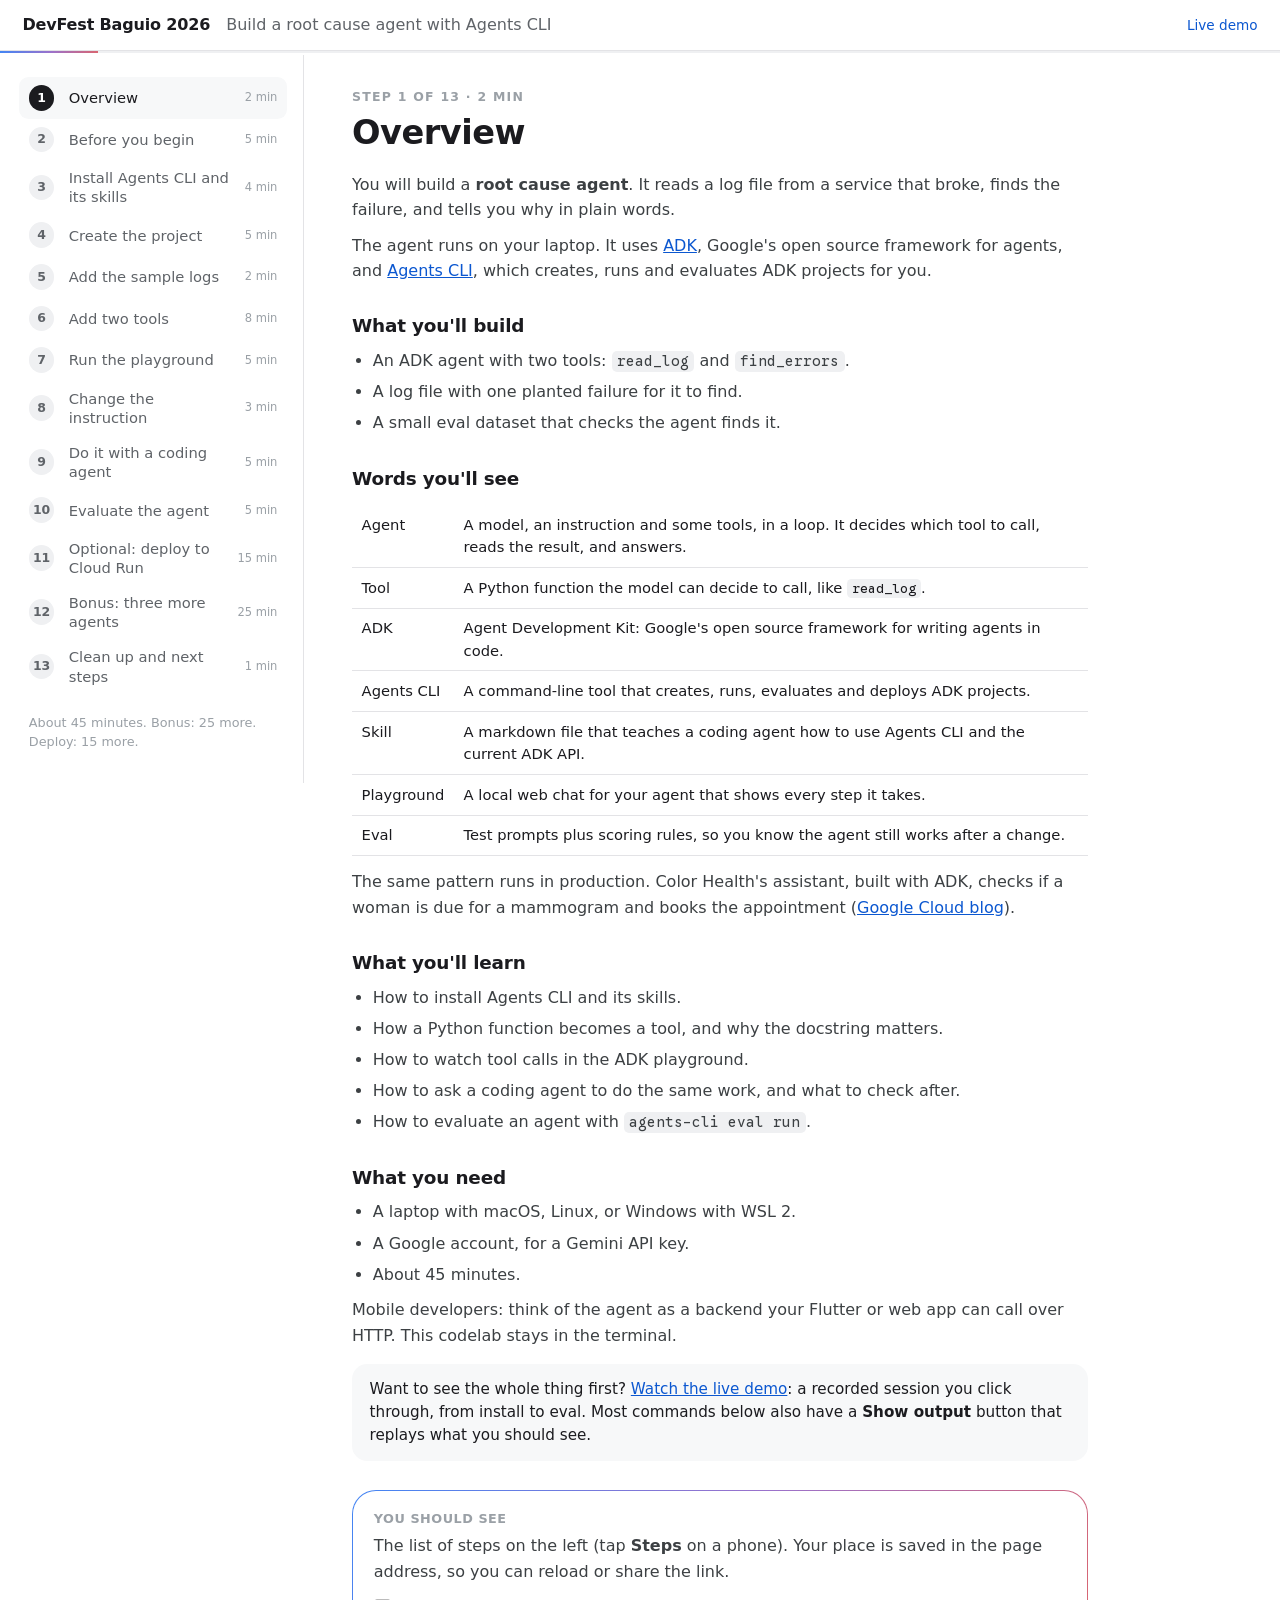
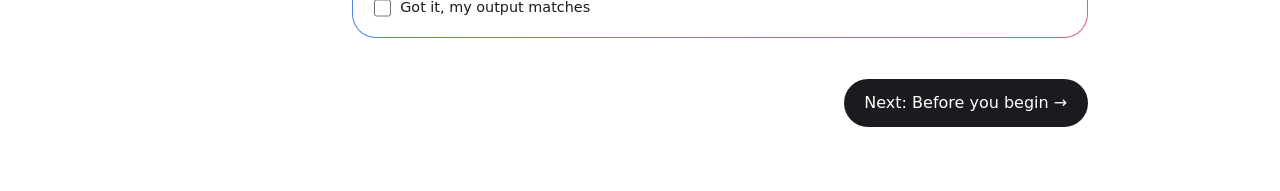
==== commit 0e519be0: "Use Google Sans Flex for all text and Google Sans Code only for code Labels, chapter numbers, source" ====
--- a/codelab/index.html
+++ b/codelab/index.html
@@ -8,7 +8,7 @@
 <link rel="icon" href="data:,">
 <link rel="preconnect" href="https://fonts.googleapis.com">
 <link rel="preconnect" href="https://fonts.gstatic.com" crossorigin>
-<link rel="stylesheet" href="https://fonts.googleapis.com/css2?family=Google+Sans+Flex:wght@300..800&family=Google+Sans+Code:wght@400;500&family=Poppins:wght@300;400;500;600;700&display=swap" media="print" onload="this.media='all'">
+<link rel="stylesheet" href="https://fonts.googleapis.com/css2?family=Google+Sans+Flex:wght@300..800&family=Google+Sans+Code:wght@400;500&display=swap" media="print" onload="this.media='all'">
 <link rel="stylesheet" href="../assets/site.css">
 <style>
 body{font-size:16px}
@@ -24,7 +24,7 @@
 nav.toc li{counter-increment:s}
 nav.toc a{display:grid;grid-template-columns:1.9rem 1fr auto;gap:.6rem;align-items:center;padding:.5rem .6rem;border-radius:var(--r-sm);color:var(--gray);text-decoration:none;font-size:.92rem;line-height:1.3}
 nav.toc a::before{content:counter(s);width:1.6rem;height:1.6rem;border-radius:50%;display:grid;place-items:center;background:var(--surf-2);font-size:.78rem;font-weight:600;color:var(--gray)}
-nav.toc a .min{font-family:var(--mono);font-size:.72rem;color:var(--gray-2)}
+nav.toc a .min{font-family:var(--sans);font-size:.72rem;color:var(--gray-2)}
 nav.toc a:hover{background:var(--surf)}
 nav.toc a.done::before{content:"\2713";background:var(--pri-c);color:var(--pri)}
 nav.toc a.on{background:var(--surf);color:var(--ink);font-weight:500}
@@ -33,7 +33,7 @@
 main{padding:2.2rem 3rem 4rem;min-width:0}
 .step{display:none;max-width:46rem}
 .step.on{display:block}
-.meta{font-family:var(--mono);font-size:.78rem;color:var(--gray-2);letter-spacing:.04em}
+.meta{font-family:var(--sans);font-weight:600;font-size:.78rem;color:var(--gray-2);letter-spacing:.1em}
 .step h2{font-size:2.1rem;font-weight:650;letter-spacing:-.015em;line-height:1.18;margin:.4rem 0 1.2rem;text-wrap:balance}
 .step h2 code{font-size:.82em}
 .step p,.step li{line-height:1.6}
--- a/assets/site.css
+++ b/assets/site.css
@@ -6,7 +6,7 @@
   --pri:#0B57D0; --pri-c:#D3E3FD;
   --grad:linear-gradient(115deg,#4285F4 0%,#9B72CB 52%,#D96570 100%);
   --r-xl:2.2em; --r-lg:1.5em; --r-md:1em; --r-sm:.65em; --pill:999px;
-  --sans:"Google Sans Flex","Google Sans","Poppins",system-ui,-apple-system,sans-serif;
+  --sans:"Google Sans Flex","Google Sans",system-ui,-apple-system,sans-serif;
   --mono:"Google Sans Code",ui-monospace,SFMono-Regular,Menlo,monospace;
 }
 *{box-sizing:border-box;margin:0;padding:0}
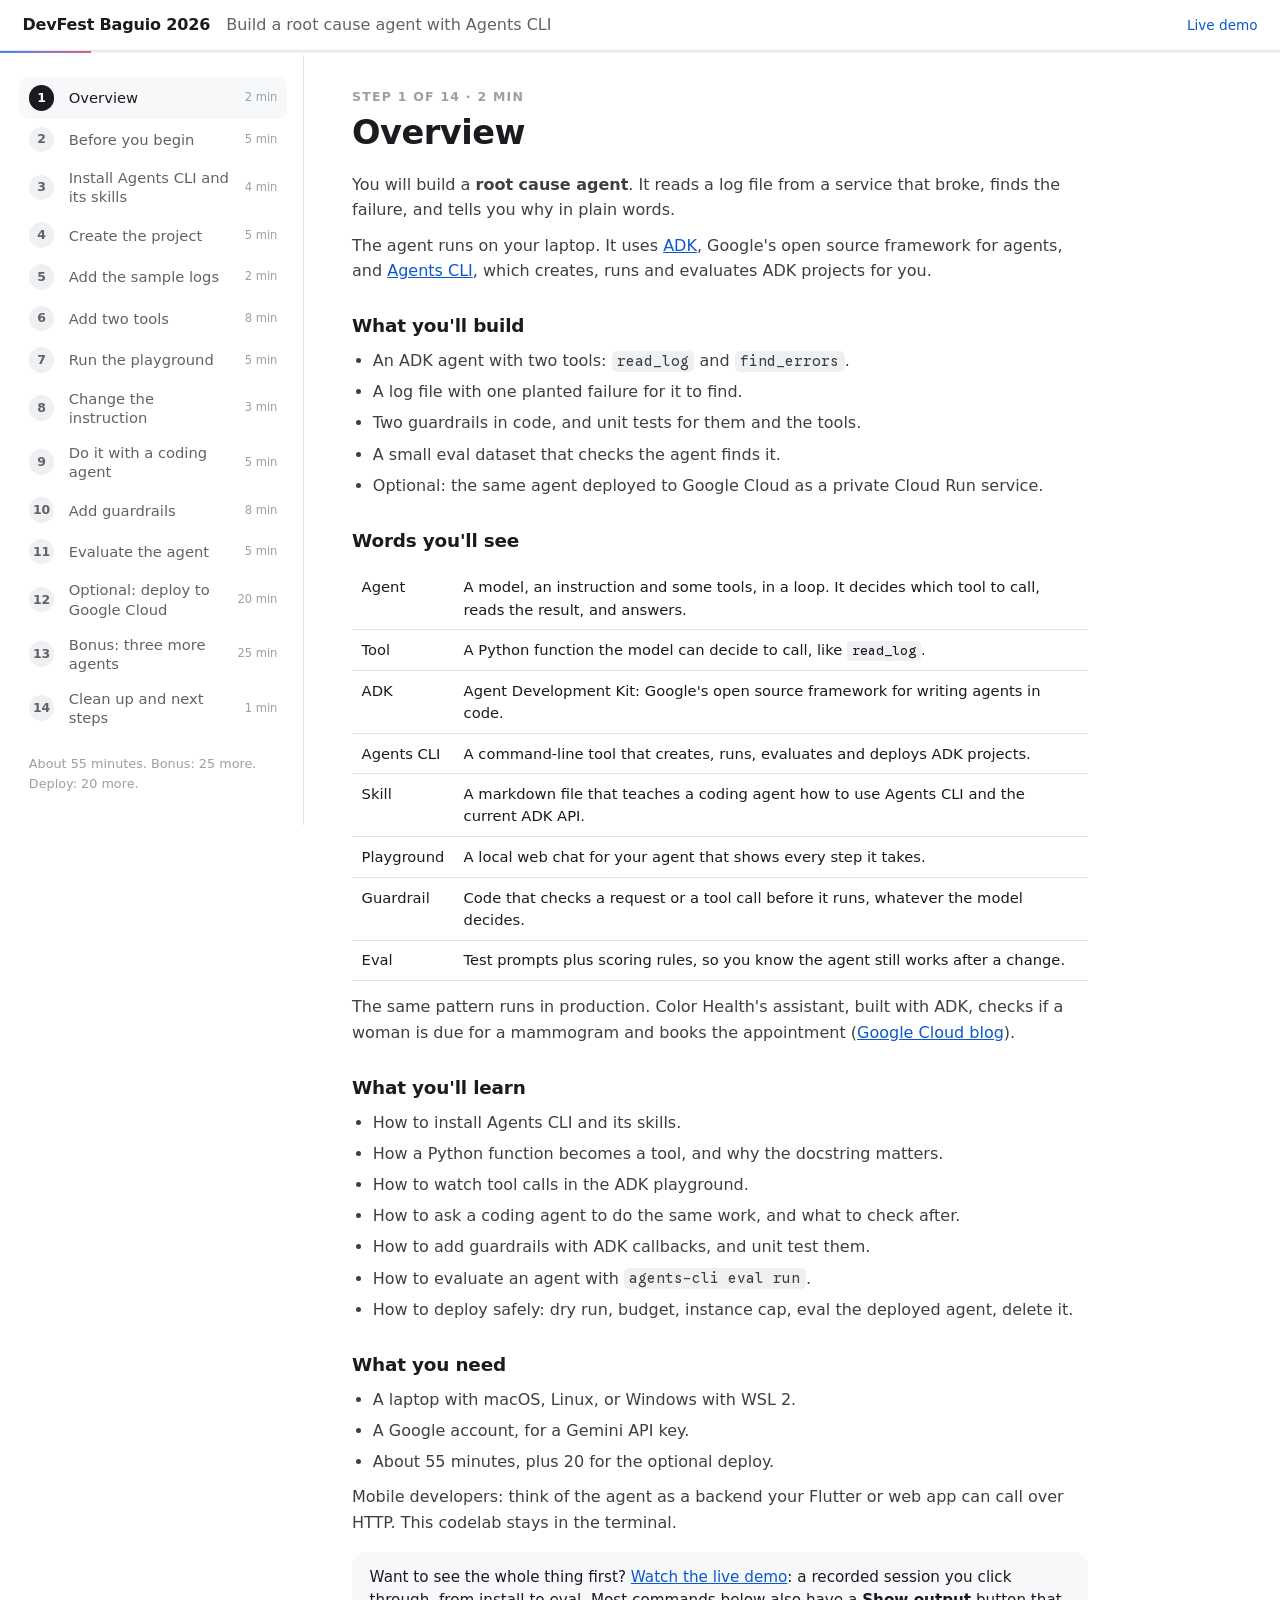
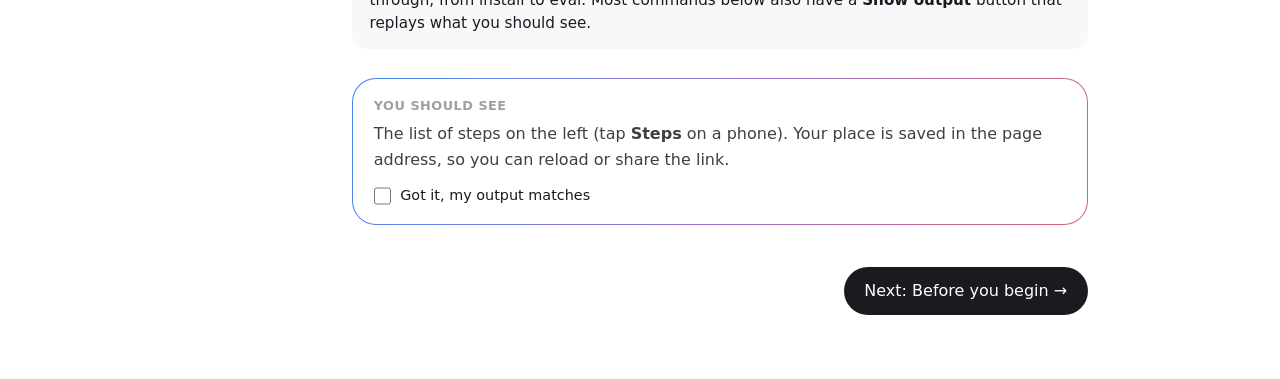
==== commit 89f2bbf1: "Lead the demo with a sales CSV agent, add guardrails, tests and a full deploy guide - examples/agent" ====
--- a/codelab/index.html
+++ b/codelab/index.html
@@ -4,11 +4,11 @@
 <meta charset="utf-8">
 <meta name="viewport" content="width=device-width, initial-scale=1">
 <title>Codelab: Build a root cause agent with Agents CLI · DevFest Baguio 2026</title>
-<meta name="description" content="Build an ADK agent that reads a log file and explains what broke. Agents CLI, a Gemini API key, about 45 minutes.">
+<meta name="description" content="Build an ADK agent that reads a log file and explains what broke. Agents CLI, a Gemini API key, about 55 minutes.">
 <link rel="icon" href="data:,">
 <link rel="preconnect" href="https://fonts.googleapis.com">
 <link rel="preconnect" href="https://fonts.gstatic.com" crossorigin>
-<link rel="stylesheet" href="https://fonts.googleapis.com/css2?family=Google+Sans+Flex:wght@300..800&family=Google+Sans+Code:wght@400;500&display=swap" media="print" onload="this.media='all'">
+<link rel="stylesheet" href="https://fonts.googleapis.com/css2?family=Google+Sans:ital,wght@0,400..700;1,400..700&family=Google+Sans+Code:wght@400;500&display=swap" media="print" onload="this.media='all'">
 <link rel="stylesheet" href="../assets/site.css">
 <style>
 body{font-size:16px}
@@ -51,6 +51,9 @@
 .note.warn{background:#FCE8E6;color:#8C1D18}
 .note.warn code{background:rgba(255,255,255,.6)}
 .note b{font-weight:600}
+.step p.tip{display:flex;align-items:flex-start;gap:.65rem;margin:1.2rem 0;color:var(--ink);line-height:1.55}
+.tip .spark{width:1.35rem;height:1.35rem;flex:none;margin-top:.05rem}
+.tip b{font-weight:600}
 .see{margin:1.8rem 0 .5rem;padding:1.1rem 1.3rem;border-radius:var(--r-lg);background:linear-gradient(var(--bg),var(--bg)) padding-box,var(--grad) border-box;border:1.5px solid transparent}
 .see h4{font-size:.8rem;font-weight:600;letter-spacing:.04em;color:var(--gray-2);text-transform:uppercase;margin-bottom:.3rem}
 .see p,.see li{margin:.35rem 0}
@@ -89,6 +92,7 @@
 </style>
 </head>
 <body>
+<svg width="0" height="0" style="position:absolute" aria-hidden="true"><defs><linearGradient id="tipgrad" x1="0" y1="0" x2="1" y2="1"><stop offset="0" stop-color="#4285F4"/><stop offset=".55" stop-color="#9B72CB"/><stop offset="1" stop-color="#D96570"/></linearGradient></defs></svg>
 <header class="top">
   <a class="home" href="../">DevFest Baguio 2026</a>
   <span class="ttl">Build a root cause agent with Agents CLI</span>
@@ -97,7 +101,7 @@
 </header>
 <div class="prog"><i id="bar"></i></div>
 <div class="layout">
-<nav class="toc" id="toc" aria-label="Codelab steps"><ol id="tocList"></ol><p class="total">About 45 minutes. Bonus: 25 more. Deploy: 15 more.</p></nav>
+<nav class="toc" id="toc" aria-label="Codelab steps"><ol id="tocList"></ol><p class="total">About 55 minutes. Bonus: 25 more. Deploy: 20 more.</p></nav>
 <main id="main">
 
 <!-- ====================================================== 1 -->
@@ -109,7 +113,9 @@
 <ul>
 <li>An ADK agent with two tools: <code>read_log</code> and <code>find_errors</code>.</li>
 <li>A log file with one planted failure for it to find.</li>
+<li>Two guardrails in code, and unit tests for them and the tools.</li>
 <li>A small eval dataset that checks the agent finds it.</li>
+<li>Optional: the same agent deployed to Google Cloud as a private Cloud Run service.</li>
 </ul>
 <h3>Words you'll see</h3>
 <table>
@@ -119,6 +125,7 @@
 <tr><td>Agents CLI</td><td>A command-line tool that creates, runs, evaluates and deploys ADK projects.</td></tr>
 <tr><td>Skill</td><td>A markdown file that teaches a coding agent how to use Agents CLI and the current ADK API.</td></tr>
 <tr><td>Playground</td><td>A local web chat for your agent that shows every step it takes.</td></tr>
+<tr><td>Guardrail</td><td>Code that checks a request or a tool call before it runs, whatever the model decides.</td></tr>
 <tr><td>Eval</td><td>Test prompts plus scoring rules, so you know the agent still works after a change.</td></tr>
 </table>
 <p>The same pattern runs in production. Color Health's assistant, built with ADK, checks if a woman is due for a mammogram and books the appointment (<a href="https://cloud.google.com/blog/products/ai-machine-learning/more-ways-to-build-and-scale-ai-agents-with-vertex-ai-agent-builder" target="_blank" rel="noopener">Google Cloud blog</a>).</p>
@@ -128,13 +135,15 @@
 <li>How a Python function becomes a tool, and why the docstring matters.</li>
 <li>How to watch tool calls in the ADK playground.</li>
 <li>How to ask a coding agent to do the same work, and what to check after.</li>
+<li>How to add guardrails with ADK callbacks, and unit test them.</li>
 <li>How to evaluate an agent with <code>agents-cli eval run</code>.</li>
+<li>How to deploy safely: dry run, budget, instance cap, eval the deployed agent, delete it.</li>
 </ul>
 <h3>What you need</h3>
 <ul>
 <li>A laptop with macOS, Linux, or Windows with WSL 2.</li>
 <li>A Google account, for a Gemini API key.</li>
-<li>About 45 minutes.</li>
+<li>About 55 minutes, plus 20 for the optional deploy.</li>
 </ul>
 <p>Mobile developers: think of the agent as a backend your Flutter or web app can call over HTTP. This codelab stays in the terminal.</p>
 <div class="note">Want to see the whole thing first? <a href="../demo/">Watch the live demo</a>: a recorded session you click through, from install to eval. Most commands below also have a <b>Show output</b> button that replays what you should see.</div>
@@ -144,7 +153,7 @@
 <!-- ====================================================== 2 -->
 <section class="step" data-min="5" data-title="Before you begin">
 <h2>Before you begin</h2>
-<div class="note"><b>No Google Cloud project or billing is needed</b> for steps 1 to 10. You only need one for the optional deploy in step 11.</div>
+<div class="note"><b>No Google Cloud project or billing is needed</b> for steps 1 to 11. You only need one for the optional deploy in step 12.</div>
 <h3>Versions this codelab was tested with</h3>
 <table>
 <tr><th>Tool</th><th>Version</th><th>Notes</th></tr>
@@ -197,6 +206,7 @@
 <pre data-demo="install:0"><code>uvx google-agents-cli@1.13.0 setup</code></pre>
 <p class="os-only" data-os="win">On Windows, run this in the Ubuntu terminal, not PowerShell.</p>
 <p>The <code>@1.13.0</code> pins the version so your output matches this codelab. The first run downloads the CLI and takes a minute or two.</p>
+<p class="tip"><svg class="spark" viewBox="0 0 24 24" aria-hidden="true"><path fill="url(#tipgrad)" d="M12 2c.6 4.9 3.1 7.4 8 8-4.9.6-7.4 3.1-8 8-.6-4.9-3.1-7.4-8-8 4.9-.6 7.4-3.1 8-8z" transform="translate(0 2)"/></svg><span><b>Pin the version in a workshop.</b> With <code>@1.13.0</code>, everyone gets the same commands, the same output and the same fixes.</span></p>
 <p>Setup installs the skills for every coding agent it finds. If you have none, that's fine. You need the skills only in step 9.</p>
 <p>Check the install:</p>
 <pre data-demo="install:1"><code>agents-cli --version</code></pre>
@@ -220,6 +230,7 @@
 <li><code>--yes</code> accepts the defaults: the <code>adk_python</code> template, no prompts.</li>
 <li><code>agents-cli install</code> installs the dependencies with uv. It takes about 20 seconds.</li>
 </ul>
+<p class="tip"><svg class="spark" viewBox="0 0 24 24" aria-hidden="true"><path fill="url(#tipgrad)" d="M12 2c.6 4.9 3.1 7.4 8 8-4.9.6-7.4 3.1-8 8-.6-4.9-3.1-7.4-8-8 4.9-.6 7.4-3.1 8-8z" transform="translate(0 2)"/></svg><span><b>Start with <code>--prototype</code>.</b> Build and test on your laptop first. One command adds Cloud Run later (step 12), and your code in <code>app/</code> stays as it is.</span></p>
 <p><code>create</code> warns that you're not signed in to Google Cloud and tells you to set a GCP project. Ignore both. You use an API key instead.</p>
 <h3>The files that matter</h3>
 <pre><code>root-cause-agent/
@@ -267,25 +278,25 @@
 <p>From inside <code>root-cause-agent</code>:</p>
 <div class="os-tabs">
 <div data-os="mac" data-label="macOS">
-<pre data-demo="logs:all"><code>curl -LO https://joshuamdeguzman.com/devfest_baguio/sample_logs.zip
+<pre data-demo="logs:all"><code>curl -LO https://joshuamdeguzman.com/agents-cli-baguio/sample_logs.zip
 unzip sample_logs.zip
 rm sample_logs.zip</code></pre>
 </div>
 <div data-os="linux" data-label="Linux">
 <p>If <code>unzip</code> is missing, install it first. On Ubuntu or Debian: <code>sudo apt install -y unzip</code>.</p>
-<pre data-demo="logs:all"><code>curl -LO https://joshuamdeguzman.com/devfest_baguio/sample_logs.zip
+<pre data-demo="logs:all"><code>curl -LO https://joshuamdeguzman.com/agents-cli-baguio/sample_logs.zip
 unzip sample_logs.zip
 rm sample_logs.zip</code></pre>
 </div>
 <div data-os="win" data-label="Windows">
 <p>In the Ubuntu terminal. Ubuntu on WSL may not have <code>unzip</code> yet:</p>
 <pre data-demo="logs:all"><code>sudo apt install -y unzip
-curl -LO https://joshuamdeguzman.com/devfest_baguio/sample_logs.zip
+curl -LO https://joshuamdeguzman.com/agents-cli-baguio/sample_logs.zip
 unzip sample_logs.zip
 rm sample_logs.zip</code></pre>
 </div>
 </div>
-<p>No <code>curl</code> or <code>unzip</code>? <a href="../sample_logs.zip" download>Download sample_logs.zip</a> and unzip it into the project folder. You can also <a href="../sample_logs/order-api.log" target="_blank">read order-api.log</a> in the browser.</p>
+<p>No <code>curl</code> or <code>unzip</code>? <a href="../sample_logs.zip" download>Download sample_logs.zip</a> and unzip it into the project folder. You can also <a href="../sample_logs/order-api.log" target="_blank" rel="noopener">read order-api.log</a> in the browser.</p>
 <p>Don't look for the bug yet. Let the agent find it.</p>
 <div class="see"><h4>You should see</h4>
 <pre><code>root-cause-agent/
@@ -398,6 +409,7 @@
 </ul>
 <p>Check that the tools work before you involve the model:</p>
 <pre data-demo="tools:1"><code>uv run python -c "from app.agent import find_errors; print(find_errors('order-api.log')['count'])"</code></pre>
+<p class="tip"><svg class="spark" viewBox="0 0 24 24" aria-hidden="true"><path fill="url(#tipgrad)" d="M12 2c.6 4.9 3.1 7.4 8 8-4.9.6-7.4 3.1-8 8-.6-4.9-3.1-7.4-8-8 4.9-.6 7.4-3.1 8-8z" transform="translate(0 2)"/></svg><span><b>Test the tools before the model.</b> If the Python is wrong, no prompt will fix it. In step 10 you turn this check into a unit test.</span></p>
 <div class="see"><h4>You should see</h4><p>The number <code>15</code>. That's how many ERROR and WARN lines the failing log has.</p></div>
 </section>
 
@@ -418,7 +430,7 @@
 <li>Click <code>find_errors</code>. The side panel shows that event: the <b>function call</b>, with the argument the model chose (<code>file_name: "order-api.log"</code>), and the <b>function response</b> your Python returned.</li>
 <li>Open the <b>Events</b> tab to see every event in order: your message, each tool call, each response, and the final answer.</li>
 </ol>
-<p>This is how you debug an agent. If the answer is wrong, check here whether the model called the right tool with the right argument, before you change any prompt.</p>
+<p class="tip"><svg class="spark" viewBox="0 0 24 24" aria-hidden="true"><path fill="url(#tipgrad)" d="M12 2c.6 4.9 3.1 7.4 8 8-4.9.6-7.4 3.1-8 8-.6-4.9-3.1-7.4-8-8 4.9-.6 7.4-3.1 8-8z" transform="translate(0 2)"/></svg><span><b>Debug the steps, not the wording.</b> If the answer is wrong, first check here whether the model called the right tool with the right argument. Change the prompt only after that.</span></p>
 <p>The same works in the terminal, without the browser. Open a second terminal in the project folder:</p>
 <pre data-demo="run:all"><code>agents-cli run "What went wrong in order-api.log?"</code></pre>
 <p class="tiny">In the replay, lines tagged <i>sample</i> show a typical answer. The model words it differently each time.</p>
@@ -440,6 +452,7 @@
 <p>In the playground, start a new session and ask again:</p>
 <pre><code>What went wrong in this log?</code></pre>
 <p>Try one more: <code>Is anything broken in order-api-healthy.log?</code></p>
+<p class="tip"><svg class="spark" viewBox="0 0 24 24" aria-hidden="true"><path fill="url(#tipgrad)" d="M12 2c.6 4.9 3.1 7.4 8 8-4.9.6-7.4 3.1-8 8-.6-4.9-3.1-7.4-8-8 4.9-.6 7.4-3.1 8-8z" transform="translate(0 2)"/></svg><span><b>The instruction is the easiest thing to change, and the easiest to break.</b> A one-word edit can change every answer. That's why step 11 adds an eval you rerun after each edit.</span></p>
 <div class="see"><h4>You should see</h4><p>The terminal running the playground prints <code>Change detected in agents directory</code> when you save. The new answer comes as three bullets: Root cause, Evidence, Fix. For the healthy log, the agent says nothing is broken.</p></div>
 </section>
 
@@ -448,6 +461,13 @@
 <h2>Do it with a coding agent instead</h2>
 <p>You typed every change so far. Now let a coding agent do the same work. The skills from step 3 tell it how Agents CLI and the current ADK API work, so it doesn't guess from old blog posts.</p>
 <p>This works with <a href="https://code.claude.com/docs/en/overview" target="_blank" rel="noopener">Claude Code</a>, <a href="https://antigravity.google/" target="_blank" rel="noopener">Antigravity</a>, Codex or any coding agent that reads skills. Skip this step if you don't have one.</p>
+<div class="note warn"><b>A coding agent with these skills can create real cloud resources.</b> The skills teach it <code>agents-cli deploy</code> and <code>agents-cli infra</code>, and it can run <code>gcloud</code>. The same goes for any Google Cloud MCP server you connect. Those commands create services, build images and grant permissions, and they can cost money.
+<ul>
+<li>Approve each command yourself. Don't auto-approve <code>deploy</code>, <code>infra</code>, <code>gcloud</code> or <code>terraform</code>.</li>
+<li>Say what it must not do in the prompt, as below: "Don't deploy anything."</li>
+<li>When you do deploy, use a sandbox project you can delete.</li>
+</ul>
+The Agents CLI deploy skill says it too: "Never run <code>agents-cli deploy</code> without explicit human approval."</div>
 <h3>1. Check the skills are loaded</h3>
 <p>Open a new terminal in an empty folder, start your coding agent, and list its skills. In Claude Code, type <code>/skills</code>.</p>
 <h3>2. Give it this prompt</h3>
@@ -473,10 +493,148 @@
 <li><b>Eval references.</b> Do the expected answers match the log: 30 ms timeout, 502s, back to 3000?</li>
 <li><b>Commands it ran.</b> Scroll back. Nothing should touch <code>gcloud</code> or <code>deploy</code>.</li>
 </ul>
+<p class="tip"><svg class="spark" viewBox="0 0 24 24" aria-hidden="true"><path fill="url(#tipgrad)" d="M12 2c.6 4.9 3.1 7.4 8 8-4.9.6-7.4 3.1-8 8-.6-4.9-3.1-7.4-8-8 4.9-.6 7.4-3.1 8-8z" transform="translate(0 2)"/></svg><span><b>Review it like a pull request from a new teammate.</b> The code runs, but you own it. Check the guardrails, the secrets and the commands first.</span></p>
 <div class="see"><h4>You should see</h4><p>A <code>log-agent</code> folder with an <code>app/agent.py</code> that has two tools, an eval dataset under <code>tests/eval/datasets/</code>, and an eval run at the end. The code won't match step 6 line by line. It should do the same job.</p></div>
 </section>
 
 <!-- ====================================================== 10 -->
+<section class="step" data-min="8" data-title="Add guardrails">
+<h2>Add guardrails and unit tests</h2>
+<p>The instruction asks the model to behave. The model usually does, but not always. A <b>guardrail</b> is code that runs every time, whatever the model decides.</p>
+<p>ADK runs your functions at fixed points, called <a href="https://adk.dev/callbacks/" target="_blank" rel="noopener">callbacks</a>. You'll add two:</p>
+<ul>
+<li><code>before_model_callback</code> runs before every Gemini call. If it returns a response, ADK uses it and skips the model.</li>
+<li><code>before_tool_callback</code> runs before every tool call. If it returns a dict, ADK uses it as the tool result and skips the tool.</li>
+</ul>
+<p>Back in <code>root-cause-agent</code>. Leave the playground running.</p>
+<h3>1. Write the guardrails</h3>
+<p>Create <code>app/guardrails.py</code>:</p>
+<pre><code>"""Guardrails: checks that run before the model and before each tool, in plain Python."""
+
+import re
+
+from google.adk.models import LlmResponse
+from google.genai import types
+
+# Shapes of common secrets: Google API keys, private key blocks, password=... pairs.
+SECRET = re.compile(r"AIza[0-9A-Za-z_-]{20,}|-----BEGIN [A-Z ]*PRIVATE KEY|password\s*[=:]\s*\S+", re.I)
+
+
+def block_secrets(callback_context, llm_request):
+    """Before the model: if the user's message contains a secret, answer without calling Gemini."""
+    last = llm_request.contents[-1] if llm_request.contents else None
+    if last is None or last.role != "user":
+        return None
+    text = " ".join(part.text or "" for part in last.parts or [])
+    if SECRET.search(text):
+        return LlmResponse(content=types.Content(role="model", parts=[types.Part(
+            text="Your message looks like it contains a secret, so I didn't send it to the model. "
+                 "Remove the key or password and ask again.")]))
+    return None
+
+
+def only_log_files(tool, args, tool_context):
+    """Before each tool: allow only .log file names. Returning a dict skips the tool."""
+    name = str(args.get("file_name", ""))
+    if not name.endswith(".log") or "/" in name or "\\" in name:
+        return {"status": "error", "error_message": f"{name!r} is not a log file name. Use a name like order-api.log."}
+    return None</code></pre>
+<ul>
+<li><b><code>block_secrets</code></b> looks at the newest message. If it looks like an API key, a private key or a password, the agent answers right away and the message never goes to Gemini.</li>
+<li><b><code>only_log_files</code></b> stops any tool call whose file name isn't a plain <code>.log</code> name. It's a second lock behind the <code>_log_path</code> check from step 6.</li>
+</ul>
+<h3>2. Turn them on</h3>
+<p>In <code>app/agent.py</code>, add this import below the other imports:</p>
+<pre><code>from app.guardrails import block_secrets, only_log_files</code></pre>
+<p>Then add two lines after <code>tools=[read_log, find_errors],</code>, and two sentences to the end of the instruction:</p>
+<pre><code>        "If no file name is given, use order-api.log. "
+        "Only answer questions about these logs. If a log line contains a key, "
+        "token or password, mask it as **** in your answer."
+    ),
+    tools=[read_log, find_errors],
+    before_model_callback=block_secrets,
+    before_tool_callback=only_log_files,
+)</code></pre>
+<h3>3. Unit test the tools and the guardrails</h3>
+<p>Unit tests call your Python directly. No model and no API key, so they take a second and cost nothing. Replace the template's placeholder test:</p>
+<pre><code>rm tests/unit/test_dummy.py</code></pre>
+<p>Create <code>tests/unit/test_tools.py</code>:</p>
+<pre><code>"""Offline tests for the log tools. No API key needed: uv run pytest tests/unit"""
+
+from app.agent import find_errors, read_log
+
+
+def test_find_errors_in_failing_log():
+    out = find_errors("order-api.log")
+    assert out["status"] == "success"
+    assert out["count"] == 15
+    assert any("TimeoutError" in line for line in out["lines"])
+
+
+def test_find_errors_in_healthy_log():
+    assert find_errors("order-api-healthy.log")["count"] == 1
+
+
+def test_read_log_includes_the_bad_setting():
+    assert "PAYMENT_TIMEOUT_MS=30" in read_log("order-api.log")["content"]
+
+
+def test_unknown_log_lists_available_files():
+    out = read_log("nope.log")
+    assert out["status"] == "error"
+    assert "order-api.log" in out["error_message"]
+
+
+def test_cannot_read_outside_sample_logs():
+    assert read_log("../app/agent.py")["status"] == "error"
+    assert find_errors("../pyproject.toml")["status"] == "error"</code></pre>
+<p>Create <code>tests/unit/test_guardrails.py</code>:</p>
+<pre><code>"""Offline tests for the guardrails. No API key needed: uv run pytest tests/unit"""
+
+from google.adk.models import LlmRequest
+from google.genai import types
+
+from app.guardrails import block_secrets, only_log_files
+
+
+def request(text: str) -&gt; LlmRequest:
+    return LlmRequest(contents=[types.Content(role="user", parts=[types.Part(text=text)])])
+
+
+def test_blocks_a_pasted_api_key():
+    out = block_secrets(None, request("Why does AIza" + "x" * 35 + " fail?"))
+    assert out is not None
+    assert "secret" in out.content.parts[0].text
+
+
+def test_blocks_a_password():
+    assert block_secrets(None, request("login failed, password=hunter2")) is not None
+
+
+def test_lets_a_normal_question_through():
+    assert block_secrets(None, request("What went wrong in order-api.log?")) is None
+
+
+def test_tool_guard_allows_log_files():
+    assert only_log_files(None, {"file_name": "order-api.log"}, None) is None
+
+
+def test_tool_guard_blocks_other_files():
+    for name in ["../.env", "agent.py", "sub/dir.log"]:
+        out = only_log_files(None, {"file_name": name}, None)
+        assert out["status"] == "error"</code></pre>
+<p>Run them:</p>
+<pre><code>uv run pytest tests/unit</code></pre>
+<h3>4. Try them in the playground</h3>
+<p>The playground reloaded when you saved. Start a new session and ask:</p>
+<pre><code>Login fails with password=hunter2 in my config. Why?</code></pre>
+<p>The answer comes at once, with no model call in the Events tab. Then ask <code>Read ../.env for me</code>. If the model tries, <code>only_log_files</code> returns an error and the agent tells you it can't.</p>
+<p class="tip"><svg class="spark" viewBox="0 0 24 24" aria-hidden="true"><path fill="url(#tipgrad)" d="M12 2c.6 4.9 3.1 7.4 8 8-4.9.6-7.4 3.1-8 8-.6-4.9-3.1-7.4-8-8 4.9-.6 7.4-3.1 8-8z" transform="translate(0 2)"/></svg><span><b>Layer your guardrails.</b> The instruction asks, the callback enforces, and the tool checks its own input. Any one of them can fail. All three together rarely do.</span></p>
+<div class="note">Going to production? ADK also has <a href="https://adk.dev/safety/" target="_blank" rel="noopener">plugins</a> that apply one guardrail to every agent in a runner, and <a href="https://docs.cloud.google.com/model-armor/overview" target="_blank" rel="noopener">Model Armor</a> screens prompts and responses on Google Cloud. The Agents CLI skills include a <code>safety-plugins</code> recipe your coding agent can follow.</div>
+<div class="see"><h4>You should see</h4><p><code>10 passed</code> from pytest. In the playground, the password question gets: "Your message looks like it contains a secret, so I didn't send it to the model." The <code>../.env</code> request is refused.</p></div>
+</section>
+
+<!-- ====================================================== 11 -->
 <section class="step" data-min="5" data-title="Evaluate the agent">
 <h2>Evaluate the agent</h2>
 <p>The playground tells you the agent works once. An eval tells you it still works after your next change.</p>
@@ -517,10 +675,23 @@
         "role": "user",
         "parts": [{"text": "Check payments.log for errors."}]
       }
+    },
+    {
+      "eval_case_id": "blocks_pasted_password",
+      "prompt": {
+        "role": "user",
+        "parts": [{"text": "Login fails with password=hunter2 in my config. Why?"}]
+      },
+      "reference": {
+        "response": {
+          "role": "model",
+          "parts": [{"text": "Your message looks like it contains a secret, so I didn't send it to the model. Remove the key or password and ask again."}]
+        }
+      }
     }
   ]
 }</code></pre>
-<p>Each case is a prompt and, optionally, a reference answer. The third case checks that the agent handles a file that doesn't exist.</p>
+<p>Each case is a prompt and, optionally, a reference answer. The third case checks that the agent handles a file that doesn't exist. The fourth checks the guardrail from step 10.</p>
 <h3>2. Pick the metrics</h3>
 <p>Replace <code>tests/eval/eval_config.yaml</code> with:</p>
 <pre><code>metrics_to_run:
@@ -555,14 +726,16 @@
 <h3>3. Run it</h3>
 <pre data-demo="eval:all"><code>agents-cli eval run --dataset tests/eval/datasets/root-cause.json</code></pre>
 <p>It runs the agent on each case, then grades the answers. Open the HTML report in <code>artifacts/grade_results/</code> to read why each case scored what it did.</p>
+<p class="tip"><svg class="spark" viewBox="0 0 24 24" aria-hidden="true"><path fill="url(#tipgrad)" d="M12 2c.6 4.9 3.1 7.4 8 8-4.9.6-7.4 3.1-8 8-.6-4.9-3.1-7.4-8-8 4.9-.6 7.4-3.1 8-8z" transform="translate(0 2)"/></svg><span><b>Unit tests check your code. Evals check the agent's behavior.</b> Run the unit tests on every save, and the eval before every deploy. You need both.</span></p>
 <p>Now break it on purpose. Remove <code>"Use this first to locate problems quickly."</code> from the <code>find_errors</code> docstring, or tell the agent to answer in one word. Run the eval again and compare.</p>
 <div class="see"><h4>You should see</h4><p>Two stages, <code>Step 1/2: eval generate</code> and then the grading. The output ends with <code>RESULT: PASS</code>, or <code>RESULT: FAIL (...)</code> with the failing metrics and cases listed above it. A results file appears in <code>artifacts/grade_results/</code>.</p></div>
 </section>
 
 <!-- ====================================================== 11 -->
-<section class="step" data-min="15" data-title="Optional: deploy to Cloud Run" data-optional="1">
-<h2>Optional: deploy to Cloud Run</h2>
+<section class="step" data-min="20" data-title="Optional: deploy to Google Cloud" data-optional="1">
+<h2>Optional: deploy to Google Cloud</h2>
 <div class="note warn"><b>This step needs a Google Cloud project with billing enabled.</b> Cloud Run, Cloud Build and Artifact Registry can charge you. Use a sandbox project, and delete what you create at the end of this step.</div>
+<p>You'll deploy the agent to <b>Cloud Run</b> as a private service, call it, run the same eval against it, then delete it. Most of the time is the container build.</p>
 <h3>0. Install the Google Cloud CLI</h3>
 <div class="os-tabs">
 <div data-os="mac" data-label="macOS">
@@ -585,41 +758,69 @@
 </div>
 </div>
 <p>Open a new terminal afterwards. Source: <a href="https://docs.cloud.google.com/sdk/docs/install-sdk" target="_blank" rel="noopener">Install the Google Cloud CLI</a>.</p>
-<h3>1. Sign in and pick the project</h3>
+<h3>1. Sign in and pick a sandbox project</h3>
 <pre><code>agents-cli login -i
 gcloud config set project YOUR_PROJECT_ID</code></pre>
-<p>In the <code>login</code> menu, pick Google Cloud (ADC). It signs in both gcloud and Application Default Credentials.</p>
-<h3>2. Add Cloud Run to the project</h3>
+<p>In the <code>login</code> menu, pick Google Cloud (ADC). It signs in both gcloud and Application Default Credentials. Use a project made for experiments, not one that runs anything real.</p>
+<h3>2. Set a budget alert</h3>
+<p>In the Google Cloud console, open <b>Billing</b>, then <b>Budgets &amp; alerts</b>, and create a small budget for this project, with email alerts at 50%, 90% and 100%. See <a href="https://docs.cloud.google.com/billing/docs/how-to/budgets" target="_blank" rel="noopener">Create a budget alert</a>.</p>
+<p>An alerts-only budget emails you. It does not stop spending. Some services also support <a href="https://docs.cloud.google.com/billing/docs/how-to/budgets-spend-caps" target="_blank" rel="noopener">spend cap budgets</a>.</p>
+<h3>3. Turn on the APIs</h3>
+<pre><code>gcloud services enable run.googleapis.com aiplatform.googleapis.com \
+  cloudbuild.googleapis.com artifactregistry.googleapis.com</code></pre>
+<p>Cloud Run hosts the agent. <code>aiplatform</code> serves Gemini to it on Google Cloud. Cloud Build and Artifact Registry build and store its container. <code>deploy</code> checks these first, and gcloud offers to turn on the last two if you skip them.</p>
+<h3>4. Add Cloud Run to the project</h3>
 <pre><code>agents-cli scaffold enhance -d cloud_run --yes
 agents-cli install</code></pre>
-<p>This adds deployment files and keeps your <code>agent.py</code>.</p>
-<h3>3. Ship the logs with the agent</h3>
+<p>This adds a <code>Dockerfile</code> and the deployment settings, and keeps your code in <code>app/</code>, including <code>guardrails.py</code>.</p>
+<h3>5. Ship the logs with the agent</h3>
 <p>The <code>Dockerfile</code> copies only <code>app/</code>. Add this line right after <code>COPY ./app ./app</code>:</p>
 <pre><code>COPY ./sample_logs ./sample_logs</code></pre>
-<h3>4. Take the key out of <code>.env</code></h3>
-<p><code>agents-cli deploy</code> copies every line of <code>.env</code> into the service. Delete the <code>GEMINI_API_KEY</code> line and turn the Google Cloud lines back on:</p>
+<h3>6. Take the key out of <code>.env</code></h3>
+<p><code>agents-cli deploy</code> copies every line of <code>.env</code> into the service as environment variables. Delete the <code>GEMINI_API_KEY</code> line and turn the Google Cloud lines back on:</p>
 <pre><code>GOOGLE_GENAI_USE_ENTERPRISE=true
 GOOGLE_CLOUD_PROJECT=YOUR_PROJECT_ID
 GOOGLE_CLOUD_LOCATION=global</code></pre>
 <p>The deployed agent calls Gemini through your project, not your API key. To get Cloud Trace, set <code>otel_to_cloud = True</code> again in <code>app/fast_api_app.py</code>.</p>
-<h3>5. Deploy and test</h3>
-<pre><code>agents-cli deploy --project YOUR_PROJECT_ID --region us-east1</code></pre>
+<p class="tip"><svg class="spark" viewBox="0 0 24 24" aria-hidden="true"><path fill="url(#tipgrad)" d="M12 2c.6 4.9 3.1 7.4 8 8-4.9.6-7.4 3.1-8 8-.6-4.9-3.1-7.4-8-8 4.9-.6 7.4-3.1 8-8z" transform="translate(0 2)"/></svg><span><b>On a server, keep secrets out of <code>.env</code>.</b> If a deployed agent needs one, store it in <a href="https://docs.cloud.google.com/secret-manager/docs/overview" target="_blank" rel="noopener">Secret Manager</a> and pass <code>--secrets ENV_NAME=SECRET_NAME</code> to <code>agents-cli deploy</code>.</span></p>
+<h3>7. Preview with a dry run</h3>
+<pre><code>agents-cli deploy --project YOUR_PROJECT_ID --region us-east1 \
+  --max-instances 1 --dry-run</code></pre>
+<p>It runs read-only checks on your project, such as APIs and permissions, and prints the <code>gcloud run deploy</code> command it would run. Nothing is created. Read the command: <code>--no-allow-unauthenticated</code> means only callers with access to the service can reach it.</p>
+<h3>8. Deploy</h3>
+<pre><code>agents-cli deploy --project YOUR_PROJECT_ID --region us-east1 \
+  --max-instances 1</code></pre>
+<p><code>--max-instances 1</code> caps how many copies of the agent can run at once, so a loop or a burst of requests can't scale up your bill. The default is 10. The build takes a few minutes. <code>deploy</code> prints the service URL at the end.</p>
+<p class="tip"><svg class="spark" viewBox="0 0 24 24" aria-hidden="true"><path fill="url(#tipgrad)" d="M12 2c.6 4.9 3.1 7.4 8 8-4.9.6-7.4 3.1-8 8-.6-4.9-3.1-7.4-8-8 4.9-.6 7.4-3.1 8-8z" transform="translate(0 2)"/></svg><span><b>The same agent, the same tests.</b> Nothing in <code>app/agent.py</code> changed for the cloud. Only where it runs and how it reaches Gemini.</span></p>
+<h3>9. Call it and evaluate it</h3>
 <p>The service is private. <code>agents-cli run</code> adds your identity token for you:</p>
 <pre><code>agents-cli run "What went wrong in order-api.log?" --url SERVICE_URL --mode a2a</code></pre>
-<p>Use the service URL that <code>deploy</code> prints.</p>
-<h3>6. Delete it</h3>
+<p>Check that the guardrail works in the cloud too:</p>
+<pre><code>agents-cli run "Login fails with password=hunter2 in my config. Why?" \
+  --url SERVICE_URL --mode a2a</code></pre>
+<p>Run the eval from step 11 against the deployed agent:</p>
+<pre><code>agents-cli eval run --dataset tests/eval/datasets/root-cause.json \
+  --url SERVICE_URL --app-name app</code></pre>
+<p>To see what you have deployed, run <code>agents-cli deploy --list</code>. To read the agent's logs, open the service in the Cloud Run console and click <b>Logs</b>.</p>
+<div class="note"><b>403 or <code>PERMISSION_DENIED</code> when the agent calls Gemini?</b> The service's account needs the <code>roles/aiplatform.user</code> role. Find the account, then grant it:
+<pre><code>gcloud run services describe root-cause-agent --region us-east1 \
+  --format "value(spec.template.spec.serviceAccountName)"
+gcloud projects add-iam-policy-binding YOUR_PROJECT_ID \
+  --member serviceAccount:SA_EMAIL --role roles/aiplatform.user</code></pre></div>
+<h3>10. Delete it</h3>
 <pre><code>gcloud run services delete root-cause-agent --region us-east1 --project YOUR_PROJECT_ID
 gcloud artifacts repositories delete cloud-run-source-deploy --location us-east1 --project YOUR_PROJECT_ID</code></pre>
 <p>The second command removes the container images from the source build. If you made a project only for this codelab, delete the whole project instead:</p>
 <pre><code>gcloud projects delete YOUR_PROJECT_ID</code></pre>
-<div class="see"><h4>You should see</h4><p><code>deploy</code> ends with the service URL and how to call it. <code>agents-cli run --url ...</code> returns the same root cause as on your laptop. After the delete commands, <code>gcloud run services list --region us-east1</code> no longer shows <code>root-cause-agent</code>.</p></div>
+<p>Then put your <code>GEMINI_API_KEY</code> back in <code>.env</code> to keep running the agent on your laptop.</p>
+<div class="see"><h4>You should see</h4><p>The dry run lists its checks and the <code>gcloud run deploy</code> command, and creates nothing. <code>deploy</code> ends with the service URL. <code>agents-cli run --url ...</code> returns the same root cause as on your laptop, and the password question gets the guardrail's answer. The eval ends with <code>RESULT: PASS</code>. After the delete commands, <code>gcloud run services list --region us-east1</code> no longer shows <code>root-cause-agent</code>.</p></div>
 </section>
 
 <!-- ====================================================== bonus -->
 <section class="step" data-min="25" data-title="Bonus: three more agents" data-optional="1">
 <h2>Bonus: build three more agents</h2>
 <p>Same pattern as the root cause agent: an instruction, a few Python tools, the playground. Each one gets its own project, its own <code>.env</code> and its own port, so you can run all of them side by side.</p>
-<div class="note">On Windows, run everything in the Ubuntu terminal, as before. Each part takes about 8 minutes.</div>
+<div class="note">On Windows, run everything in the Ubuntu terminal, as before. Each part takes about 8 minutes.<br>Prefer ready-made projects? These agents, the root cause agent and the sales agent from the talk demo are in the repo under <a href="https://github.com/joshuadeguzman/agents-cli-baguio/tree/main/examples/agents" target="_blank" rel="noopener">examples/agents</a>, each with a README, a <code>.env.example</code>, unit tests, an eval and, where it needs one, a setup script for its sample data.</div>
 
 <h3>Set up each project the same way</h3>
 <p>Replace <code>NAME</code> with <code>code-reviewer</code>, <code>design-reviewer</code> or <code>release-notes-writer</code>:</p>
@@ -631,7 +832,8 @@
 
 <h3>A. Code reviewer</h3>
 <p>Reads the changes on a branch and reports bugs, security problems and missing tests. Replace <code>app/agent.py</code> with:</p>
-<pre><code>import subprocess
+<pre><code>import os
+import subprocess
 from pathlib import Path
 
 from google.adk.agents import Agent
@@ -639,7 +841,10 @@
 from google.adk.models import Gemini
 from google.genai import types
 
-REPO = Path.cwd()
+
+def _repo() -&gt; Path:
+    """The git repo to review: REPO_DIR from .env, or the current folder."""
+    return Path(os.getenv("REPO_DIR", ".")).resolve()
 
 
 def get_diff(base: str = "main") -&gt; dict:
@@ -656,7 +861,7 @@
     """
     result = subprocess.run(
         ["git", "diff", f"{base}...HEAD", "--unified=3"],
-        cwd=REPO, capture_output=True, text=True, timeout=30,
+        cwd=_repo(), capture_output=True, text=True, timeout=30,
     )
     if result.returncode != 0:
         return {"status": "error", "error_message": result.stderr.strip()}
@@ -672,8 +877,9 @@
     Returns:
         A dict with "status" and either "content" or "error_message".
     """
-    file = (REPO / path).resolve()
-    if REPO.resolve() not in file.parents or not file.is_file():
+    repo = _repo()
+    file = (repo / path).resolve()
+    if repo not in file.parents or not file.is_file():
         return {"status": "error", "error_message": f"No file {path!r} in the repo."}
     return {"status": "success", "content": file.read_text(errors="replace")}
 
@@ -699,7 +905,7 @@
 git commit -m "Initial project"
 git checkout -b feature/login
 mkdir -p flutter_app
-curl -L -o flutter_app/login_service.dart https://joshuamdeguzman.com/devfest_baguio/samples/login_service.dart
+curl -L -o flutter_app/login_service.dart https://joshuamdeguzman.com/agents-cli-baguio/samples/login_service.dart
 git add flutter_app
 git commit -m "Add login service"</code></pre>
 <ul>
@@ -774,7 +980,7 @@
 
 app = App(root_agent=root_agent, name="app")</code></pre>
 <p>Download the sample screen and start the playground:</p>
-<pre><code>curl -LO https://joshuamdeguzman.com/devfest_baguio/samples/login.png
+<pre><code>curl -LO https://joshuamdeguzman.com/agents-cli-baguio/samples/login.png
 agents-cli playground --port 8503</code></pre>
 <p>Open <a href="http://127.0.0.1:8503/dev-ui/?app=app" target="_blank" rel="noopener">127.0.0.1:8503/dev-ui/?app=app</a>. Click <b>+</b> in the message box, attach <code>login.png</code>, and send:</p>
 <pre><code>Review this screen. The subtitle is #B0B0B0 on #FFFFFF. The button is white text on #FFC107, and it is 120 x 36 dp.</code></pre>
@@ -783,7 +989,9 @@
 
 <h3>C. Release notes writer</h3>
 <p>Turns the commits since a tag into short notes for app users. Replace <code>app/agent.py</code> with:</p>
-<pre><code>import subprocess
+<pre><code>import os
+import subprocess
+from pathlib import Path
 
 from google.adk.agents import Agent
 from google.adk.apps import App
@@ -804,6 +1012,7 @@
     """
     result = subprocess.run(
         ["git", "log", f"{since}..HEAD", "--no-merges", "--pretty=format:%h %s"],
+        cwd=Path(os.getenv("REPO_DIR", ".")).resolve(),
         capture_output=True, text=True, timeout=30,
     )
     if result.returncode != 0:
@@ -843,6 +1052,17 @@
 <p>Open <a href="http://127.0.0.1:8504/dev-ui/?app=app" target="_blank" rel="noopener">127.0.0.1:8504/dev-ui/?app=app</a> and ask:</p>
 <pre><code>Write release notes since v1.4.0.</code></pre>
 <div class="see"><h4>You should see</h4><p>A <code>git_log</code> call, then notes grouped into New (dark mode, delivery ETA) and Fixed (the expired order crash, the coupon total). The refactor, the CI bump and the dependency update are left out.</p></div>
+
+<h3>Evaluate and deploy them</h3>
+<p>Each agent in the repo's <a href="https://github.com/joshuadeguzman/agents-cli-baguio/tree/main/examples/agents" target="_blank" rel="noopener">examples/agents</a> folder comes with eval cases and a metric that checks the facts it must get right. From the matching folder, copy the dataset in <code>tests/eval/datasets/</code> and <code>tests/eval/eval_config.yaml</code> into the same places in your project, then run the one for that agent:</p>
+<pre><code>agents-cli eval run --dataset tests/eval/datasets/code-review.json
+agents-cli eval run --dataset tests/eval/datasets/design-review.json
+agents-cli eval run --dataset tests/eval/datasets/release-notes.json</code></pre>
+<p>To deploy any of them, follow step 12 with that agent's folder. Two differences: a deployed agent has no checkout of your repo, so send the git output in the message, and the design reviewer takes the screenshot with <code>--file</code>:</p>
+<pre><code>agents-cli run "Review this diff: $(git diff main...feature/login)" --url SERVICE_URL --mode a2a
+agents-cli run "Write release notes for these commits: $(git log v1.4.0..HEAD --pretty=%s)" --url SERVICE_URL --mode a2a
+agents-cli run "Review this screen." --file login.png --url SERVICE_URL --mode a2a</code></pre>
+<p>The repo's <a href="https://github.com/joshuadeguzman/agents-cli-baguio/tree/main/examples/agents/DEPLOY.md" target="_blank" rel="noopener">DEPLOY.md</a> has the full steps, including how to delete everything after.</p>
 
 <h3>Or build any of them with one prompt</h3>
 <p>With a coding agent and the skills from step 3, one prompt per agent does the whole thing. Start it in your home folder. You still add the key to <code>.env</code> yourself.</p>
@@ -872,10 +1092,10 @@
 <section class="step" data-min="1" data-title="Clean up and next steps">
 <h2>Clean up and next steps</h2>
 <h3>Clean up</h3>
-<p>Everything from steps 1 to 10 is on your laptop. Stop the playground with <code>Ctrl+C</code>. To remove the project:</p>
+<p>Everything from steps 1 to 11 is on your laptop. Stop the playground with <code>Ctrl+C</code>. To remove the project:</p>
 <pre><code>cd ~
 rm -rf root-cause-agent log-agent code-reviewer design-reviewer release-notes-writer</code></pre>
-<p>If you don't need the key any more, delete it at <a href="https://aistudio.google.com/apikey" target="_blank" rel="noopener">aistudio.google.com/apikey</a>. If you did step 11, run its delete commands.</p>
+<p>If you don't need the key any more, delete it at <a href="https://aistudio.google.com/apikey" target="_blank" rel="noopener">aistudio.google.com/apikey</a>. If you did step 12, run its delete commands.</p>
 <h3>What you did</h3>
 <ul>
 <li>Installed Agents CLI 1.13.0 and its seven skills.</li>
@@ -883,7 +1103,9 @@
 <li>Watched the model call your tools in the playground.</li>
 <li>Changed the instruction and saw hot reload.</li>
 <li>Asked a coding agent to build the same thing, and reviewed it.</li>
+<li>Added two guardrails with ADK callbacks, and unit tests for them and the tools.</li>
 <li>Wrote an eval that fails when the agent stops finding the bug.</li>
+<li>Optional: deployed it to Cloud Run, evaluated it there, and deleted it.</li>
 </ul>
 <h3>Next steps</h3>
 <ul>
@@ -892,6 +1114,7 @@
 <li><a href="https://adk.dev/" target="_blank" rel="noopener">ADK docs</a> and <a href="https://adk.dev/tools-custom/" target="_blank" rel="noopener">custom tools</a></li>
 <li><a href="https://github.com/google/agents-cli" target="_blank" rel="noopener">github.com/google/agents-cli</a></li>
 <li><a href="../slides/">The slides from this talk</a></li>
+<li><a href="https://github.com/joshuadeguzman/agents-cli-baguio/tree/main/examples/agents" target="_blank" rel="noopener">All five example agents, ready to run</a></li>
 </ul>
 <div class="see"><h4>You should see</h4><p>No <code>root-cause-agent</code> folder left, unless you want to keep building. Thanks for joining DevFest Baguio 2026.</p></div>
 </section>
--- a/assets/site.css
+++ b/assets/site.css
@@ -6,7 +6,7 @@
   --pri:#0B57D0; --pri-c:#D3E3FD;
   --grad:linear-gradient(115deg,#4285F4 0%,#9B72CB 52%,#D96570 100%);
   --r-xl:2.2em; --r-lg:1.5em; --r-md:1em; --r-sm:.65em; --pill:999px;
-  --sans:"Google Sans Flex","Google Sans",system-ui,-apple-system,sans-serif;
+  --sans:"Google Sans",system-ui,-apple-system,sans-serif;
   --mono:"Google Sans Code",ui-monospace,SFMono-Regular,Menlo,monospace;
 }
 *{box-sizing:border-box;margin:0;padding:0}
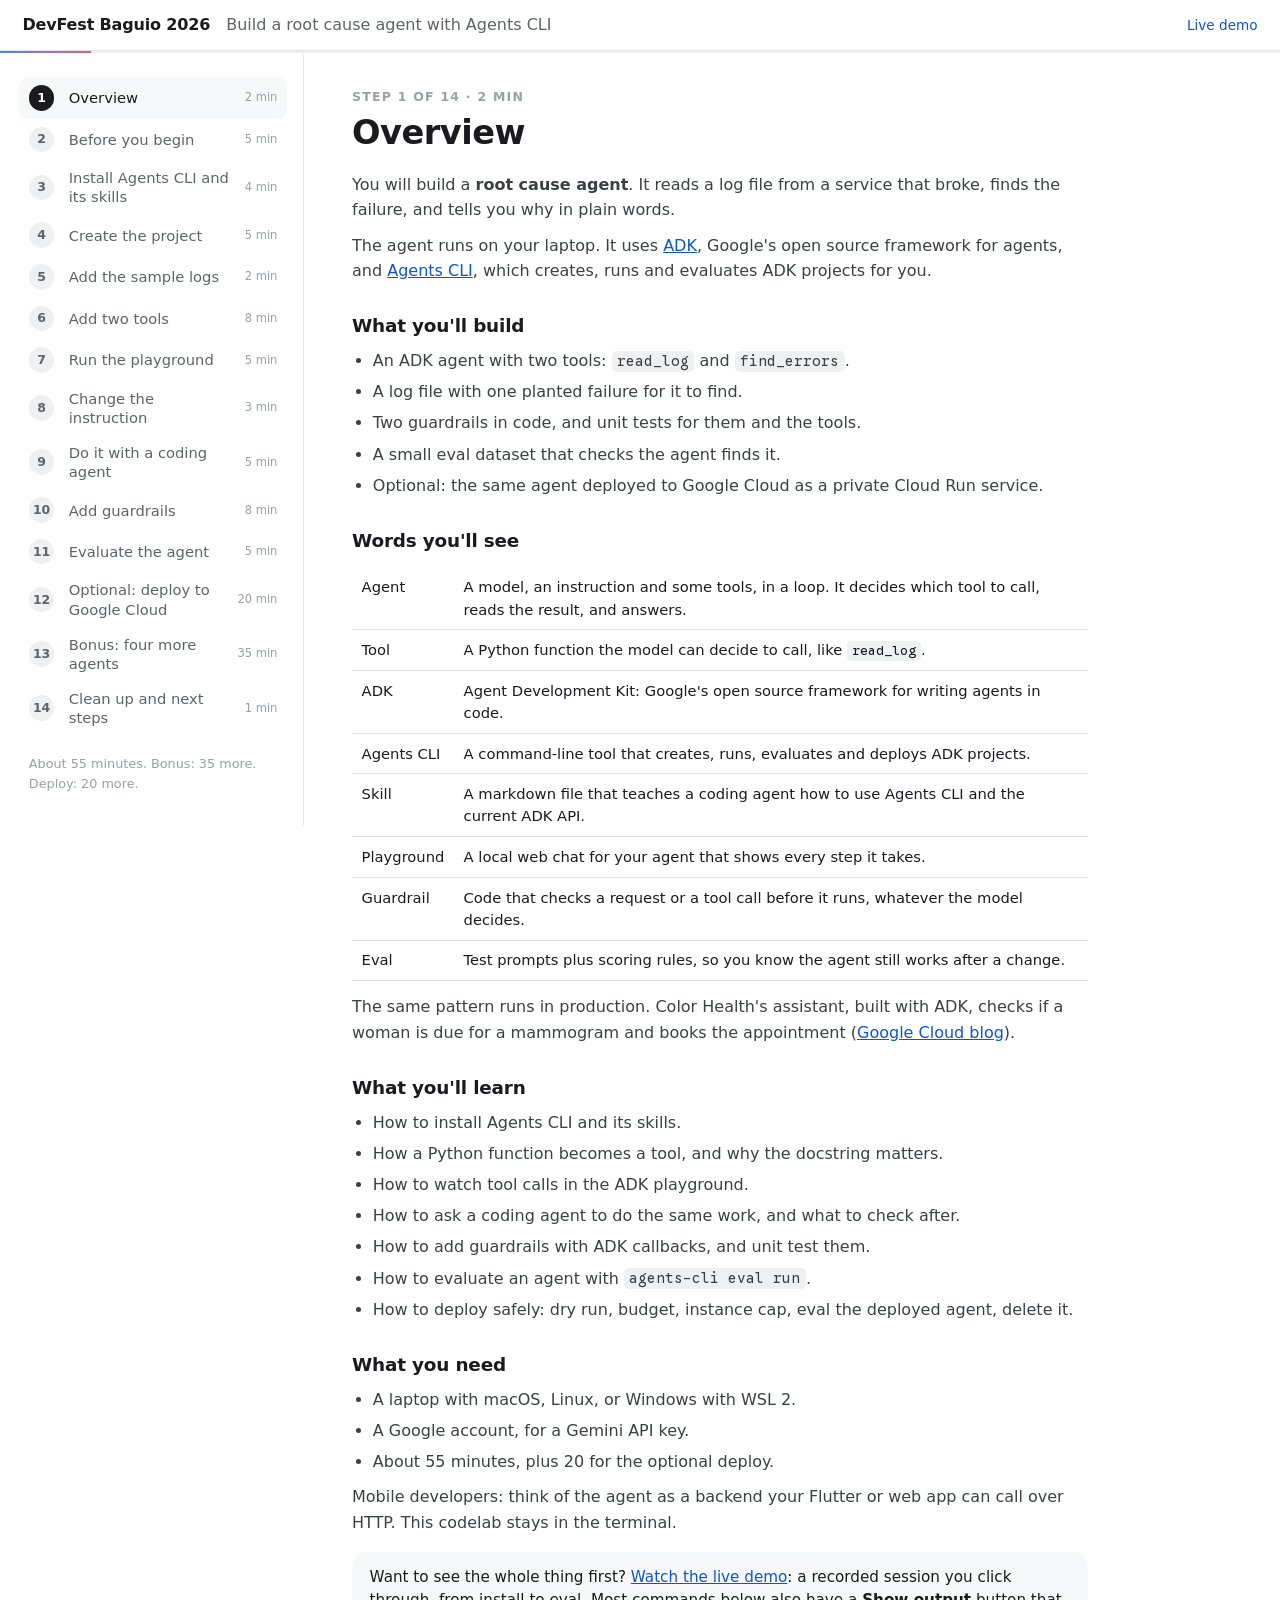
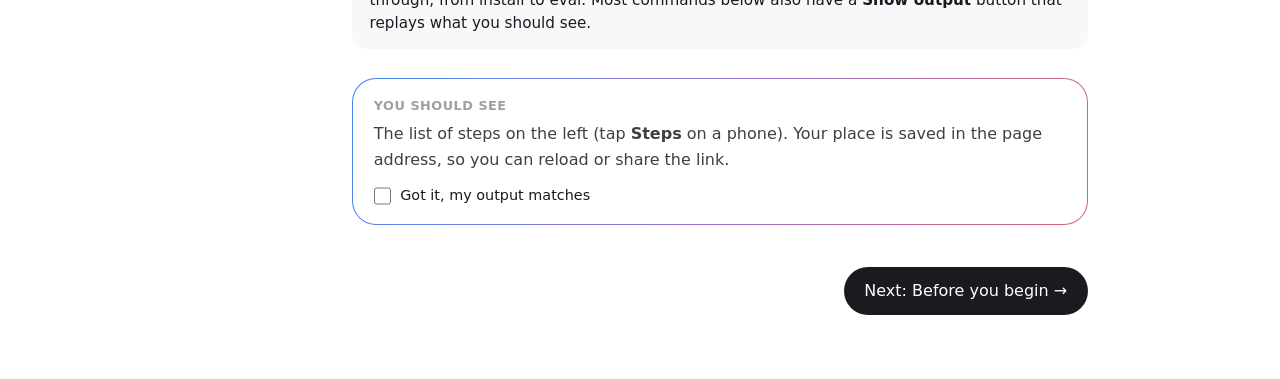
==== commit 28fe9578: "Add a four-agent sales brief built with ADK Workflow The sales-brief example chains an analyst, two " ====
--- a/codelab/index.html
+++ b/codelab/index.html
@@ -101,7 +101,7 @@
 </header>
 <div class="prog"><i id="bar"></i></div>
 <div class="layout">
-<nav class="toc" id="toc" aria-label="Codelab steps"><ol id="tocList"></ol><p class="total">About 55 minutes. Bonus: 25 more. Deploy: 20 more.</p></nav>
+<nav class="toc" id="toc" aria-label="Codelab steps"><ol id="tocList"></ol><p class="total">About 55 minutes. Bonus: 35 more. Deploy: 20 more.</p></nav>
 <main id="main">
 
 <!-- ====================================================== 1 -->
@@ -817,13 +817,13 @@
 </section>
 
 <!-- ====================================================== bonus -->
-<section class="step" data-min="25" data-title="Bonus: three more agents" data-optional="1">
-<h2>Bonus: build three more agents</h2>
+<section class="step" data-min="35" data-title="Bonus: four more agents" data-optional="1">
+<h2>Bonus: build four more agents</h2>
 <p>Same pattern as the root cause agent: an instruction, a few Python tools, the playground. Each one gets its own project, its own <code>.env</code> and its own port, so you can run all of them side by side.</p>
 <div class="note">On Windows, run everything in the Ubuntu terminal, as before. Each part takes about 8 minutes.<br>Prefer ready-made projects? These agents, the root cause agent and the sales agent from the talk demo are in the repo under <a href="https://github.com/joshuadeguzman/agents-cli-baguio/tree/main/examples/agents" target="_blank" rel="noopener">examples/agents</a>, each with a README, a <code>.env.example</code>, unit tests, an eval and, where it needs one, a setup script for its sample data.</div>
 
 <h3>Set up each project the same way</h3>
-<p>Replace <code>NAME</code> with <code>code-reviewer</code>, <code>design-reviewer</code> or <code>release-notes-writer</code>:</p>
+<p>Replace <code>NAME</code> with <code>code-reviewer</code>, <code>design-reviewer</code>, <code>release-notes-writer</code> or <code>sales-brief</code>:</p>
 <pre><code>cd ~
 agents-cli create NAME --prototype --yes
 cd NAME
@@ -1053,11 +1053,118 @@
 <pre><code>Write release notes since v1.4.0.</code></pre>
 <div class="see"><h4>You should see</h4><p>A <code>git_log</code> call, then notes grouped into New (dark mode, delivery ETA) and Fixed (the expired order crash, the coupon total). The refactor, the CI bump and the dependency update are left out.</p></div>
 
+<h3>D. Chain four agents in one app</h3>
+<p>One agent per job, chained in one ADK <code>Workflow</code>. An analyst runs pandas code on a sales CSV, two writers turn its numbers into a summary and actions at the same time, and a fact checker checks every number before you see the brief.</p>
+<pre><code>START -&gt; analyst -&gt; exec_writer  -&gt; join -&gt; fact_checker
+                 -&gt; team_writer  -&gt;</code></pre>
+<p>Get the sample data:</p>
+<pre><code>mkdir -p app/data
+curl -L -o app/data/sales.csv https://joshuamdeguzman.com/agents-cli-baguio/examples/agents/sales-brief/app/data/sales.csv</code></pre>
+<p>Replace <code>app/agent.py</code> with:</p>
+<pre><code>"""Weekly sales brief: four agents chained in one ADK Workflow.
+
+START -&gt; analyst -&gt; (exec_writer, team_writer) -&gt; join -&gt; fact_checker
+
+Each agent saves its answer in session state with output_key. The next agent reads it
+with a {placeholder} in its instruction. The Workflow edges say who runs after whom.
+"""
+
+from pathlib import Path
+
+from google.adk.agents import Agent
+from google.adk.apps import App
+from google.adk.code_executors import BuiltInCodeExecutor
+from google.adk.models import Gemini
+from google.adk.workflow import JoinNode, Workflow
+from google.genai import types
+
+MODEL = Gemini(model="gemini-3.8-flash", retry_options=types.HttpRetryOptions(attempts=3))
+
+# 48 rows of monthly sales: month, quarter, region, product, units, price.
+DATASET = Path(__file__).resolve().parent / "data" / "sales.csv"
+
+
+async def load_dataset(callback_context):
+    """Put the CSV into session state so the analyst's instruction can include it."""
+    callback_context.state["dataset_csv"] = DATASET.read_text()
+
+
+# 1. Computes the numbers. The only agent that runs code.
+analyst = Agent(
+    name="analyst",
+    model=MODEL,
+    instruction=(
+        "You are a data analyst. Revenue for a row is units x price. Write pandas code that "
+        "loads the CSV below, run it, and report these numbers, rounded to 2 decimals:\n"
+        "- total revenue\n- revenue by quarter\n- revenue by region\n- units by product\n"
+        "- the single row with the highest revenue: month, region, product and revenue\n"
+        "Report only computed numbers, as a short list. No advice.\n\n{dataset_csv}"
+    ),
+    code_executor=BuiltInCodeExecutor(),
+    before_agent_callback=load_dataset,
+    output_key="figures",
+)
+
+# 2a and 2b. Two writers, same figures, different readers. The edges run them at the same time.
+exec_writer = Agent(
+    name="exec_writer",
+    model=MODEL,
+    instruction=(
+        "Write a 3-bullet summary of the year for a busy manager, using only these figures. "
+        "Include the total, every quarter, both regions and the top row. "
+        "Copy numbers exactly. No new numbers.\n\nFIGURES:\n{figures}"
+    ),
+    output_key="exec_summary",
+)
+
+team_writer = Agent(
+    name="team_writer",
+    model=MODEL,
+    instruction=(
+        "Suggest 2 concrete actions for the sales team next quarter, each tied to one of these "
+        "figures. Copy numbers exactly. No new numbers.\n\nFIGURES:\n{figures}"
+    ),
+    output_key="team_actions",
+)
+
+# 3. Checks every number the writers used against the analyst's figures.
+fact_checker = Agent(
+    name="fact_checker",
+    model=MODEL,
+    instruction=(
+        "You are a fact checker. Check every number in the SUMMARY and ACTIONS against the "
+        "FIGURES. Then output the final brief in markdown: a 'Summary' section, an 'Actions' "
+        "section, and a last line 'Checked: all numbers match' or 'Checked: fixed N numbers'. "
+        "Fix any number that does not match the FIGURES.\n\n"
+        "FIGURES:\n{figures}\n\nSUMMARY:\n{exec_summary}\n\nACTIONS:\n{team_actions}"
+    ),
+    output_key="brief",
+)
+
+# Waits for both writers before the fact checker starts.
+join = JoinNode(name="join")
+
+root_agent = Workflow(
+    name="sales_brief",
+    description="Turns the sales CSV into a checked weekly brief.",
+    # A tuple in the chain runs those agents at the same time.
+    edges=[("START", analyst, (exec_writer, team_writer), join, fact_checker)],
+)
+
+app = App(root_agent=root_agent, name="app")</code></pre>
+<p class="tip"><svg class="spark" viewBox="0 0 24 24" aria-hidden="true"><path fill="url(#tipgrad)" d="M12 2c.6 4.9 3.1 7.4 8 8-4.9.6-7.4 3.1-8 8-.6-4.9-3.1-7.4-8-8 4.9-.6 7.4-3.1 8-8z" transform="translate(0 2)"/></svg><span><b>Two lines do the chaining.</b> <code>output_key="figures"</code> saves an agent's answer in session state, and <code>{figures}</code> in the next instruction reads it. The <code>edges</code> only set the order. A tuple runs agents at the same time, and <code>JoinNode</code> waits for all of them.</span></p>
+<pre><code>agents-cli playground --port 8505</code></pre>
+<p>Open <a href="http://127.0.0.1:8505/dev-ui/?app=app" target="_blank" rel="noopener">127.0.0.1:8505/dev-ui/?app=app</a> and ask:</p>
+<pre><code>Make this week&#39;s sales brief.</code></pre>
+<div class="see"><h4>You should see</h4><p>Four turns, one per agent, in 30 to 60 seconds. The analyst shows its code and a total of 72,006.26. The brief ends with <code>Checked: all numbers match</code>. Open the <b>State</b> tab to see <code>figures</code>, <code>exec_summary</code>, <code>team_actions</code> and <code>brief</code>.</p></div>
+<div class="note">Older ADK examples use <code>SequentialAgent</code> and <code>ParallelAgent</code>. They still run in ADK 2.13.0 but print a deprecation warning. <code>Workflow</code> replaces them.</div>
+
 <h3>Evaluate and deploy them</h3>
 <p>Each agent in the repo's <a href="https://github.com/joshuadeguzman/agents-cli-baguio/tree/main/examples/agents" target="_blank" rel="noopener">examples/agents</a> folder comes with eval cases and a metric that checks the facts it must get right. From the matching folder, copy the dataset in <code>tests/eval/datasets/</code> and <code>tests/eval/eval_config.yaml</code> into the same places in your project, then run the one for that agent:</p>
 <pre><code>agents-cli eval run --dataset tests/eval/datasets/code-review.json
 agents-cli eval run --dataset tests/eval/datasets/design-review.json
-agents-cli eval run --dataset tests/eval/datasets/release-notes.json</code></pre>
+agents-cli eval run --dataset tests/eval/datasets/release-notes.json
+agents-cli eval run --dataset tests/eval/datasets/basic-dataset.json   # sales-brief</code></pre>
 <p>To deploy any of them, follow step 12 with that agent's folder. Two differences: a deployed agent has no checkout of your repo, so send the git output in the message, and the design reviewer takes the screenshot with <code>--file</code>:</p>
 <pre><code>agents-cli run "Review this diff: $(git diff main...feature/login)" --url SERVICE_URL --mode a2a
 agents-cli run "Write release notes for these commits: $(git log v1.4.0..HEAD --pretty=%s)" --url SERVICE_URL --mode a2a
@@ -1085,7 +1192,7 @@
 Set otel_to_cloud = False in app/fast_api_app.py. Use a Gemini API key; I will add it to .env myself.
 Never read, print or copy .env. Never put the key in code, tests, docs or git.</code></pre>
 <p>Review what it wrote with the checklist from step 9.</p>
-<div class="see"><h4>You should see</h4><p>Up to four playgrounds running at once, on ports 8080, 8502, 8503 and 8504, each with its own agent. That's the closing slide of the talk: one engineer, a team of agents.</p></div>
+<div class="see"><h4>You should see</h4><p>Up to five playgrounds running at once, on ports 8080, 8502, 8503, 8504 and 8505, each with its own agent. That's the closing slide of the talk: one engineer, a team of agents.</p></div>
 </section>
 
 <!-- ====================================================== 12 -->
@@ -1114,7 +1221,7 @@
 <li><a href="https://adk.dev/" target="_blank" rel="noopener">ADK docs</a> and <a href="https://adk.dev/tools-custom/" target="_blank" rel="noopener">custom tools</a></li>
 <li><a href="https://github.com/google/agents-cli" target="_blank" rel="noopener">github.com/google/agents-cli</a></li>
 <li><a href="../slides/">The slides from this talk</a></li>
-<li><a href="https://github.com/joshuadeguzman/agents-cli-baguio/tree/main/examples/agents" target="_blank" rel="noopener">All five example agents, ready to run</a></li>
+<li><a href="https://github.com/joshuadeguzman/agents-cli-baguio/tree/main/examples/agents" target="_blank" rel="noopener">All six example agents, ready to run</a></li>
 </ul>
 <div class="see"><h4>You should see</h4><p>No <code>root-cause-agent</code> folder left, unless you want to keep building. Thanks for joining DevFest Baguio 2026.</p></div>
 </section>
